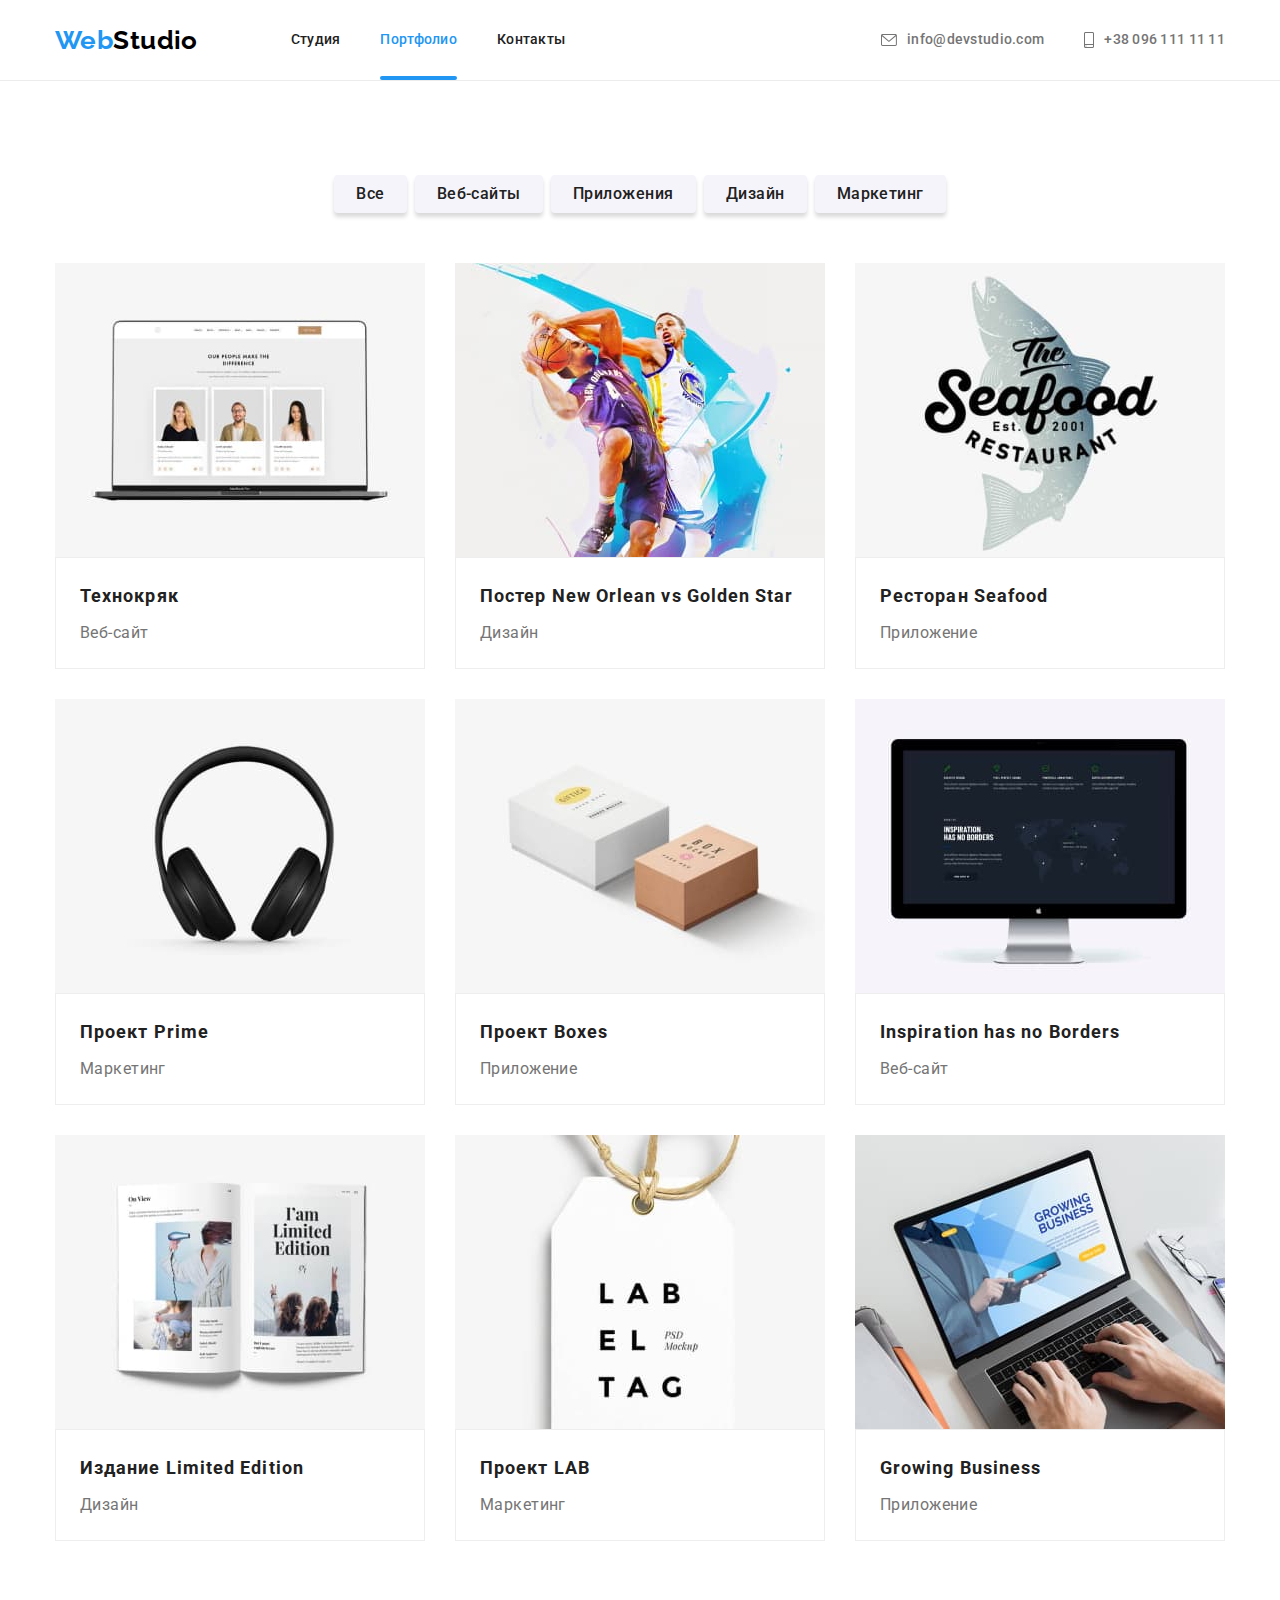
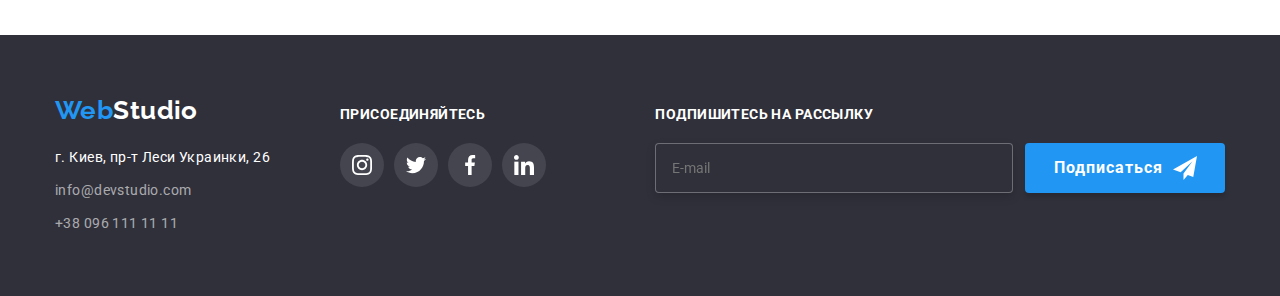
==== portfolio.html @ fd540f4a "Initial commit" ====
<!DOCTYPE html>
<html lang="ru">

<head>
    <meta charset="UTF-8">
    <meta http-equiv="X-UA-Compatible" content="IE=edge">
    <meta name="viewport" content="width=device-width, initial-scale=1.0">
    <title>Портфолио</title>
    <!--Custome fonts-->
    <link rel="preconnect" href="https://fonts.googleapis.com">
    <link rel="preconnect" href="https://fonts.gstatic.com" crossorigin>
    <link
        href="https://fonts.googleapis.com/css2?family=Raleway:wght@700&family=Roboto:wght@400;500;700;900&display=swap"
        rel="stylesheet">

    <link rel="stylesheet" href="https://cdn.jsdelivr.net/npm/modern-normalize@1.1.0/modern-normalize.min.css" />
    <!--Custome style-->
    <!-- <link rel="stylesheet" href="./css/styles.css"> -->
    <link rel="stylesheet" href="./css/main.min.css">

</head>

<body>
    <!-- Cекція Хедер-->
    <header class="header">
        <div class="container header__container">

            <a class="logo logo--header" href="./index.html"><span class="logo__accent">Web</span>Studio</a>
            <nav class="nav">
                <ul class="nav__list list ">
                    <li class="nav__item"><a class="nav__link link" href="./index.html">Студия</a>
                    </li>
                    <li class="nav__item"><a class="nav__link link current__link" href="./portfolio.html">Портфолио</a>
                    </li>
                    <li class="nav__item"><a class="nav__link link" href="./index.html">Контакты</a></li>
                </ul>
            </nav>

            <ul class="contact list">
                <li class="contact__item">
                    <a class="contact__link link" href="mailto:info@devstudio.com">
                        <svg class="contact__icon" width="16px" height="12px">
                            <use href="./images/icons.svg#icon-envelope"></use>
                        </svg>
                        info@devstudio.com</a>
                </li>
                <li class="contact__item">
                    <a class="contact__link link" href="tel:+380961111111">
                        <svg class="contact__icon" width="10px" height="16px">
                            <use href="./images/icons.svg#icon-smartphone"></use>
                        </svg>
                        +38 096 111 11 11</a>
                </li>
            </ul>

        </div>

    </header>


    <main>

        <section class="portfolio section">
            <div class="portfolio__container container">
                <!--Секція Фільтри-->

                <ul class="filters list">
                    <li class="filters__item">
                        <button class="btn btn--filters" type="button">Все </button>
                    </li>
                    <li class="filters__item">
                        <button class="btn btn--filters" type="button">Веб-сайты</button>
                    </li>
                    <li class="filters__item">
                        <button class="btn btn--filters" type="button">Приложения</button>
                    </li>
                    <li class="filters__item">
                        <button class="btn btn--filters" type="button">Дизайн</button>
                    </li>
                    <li class="filters__item">
                        <button class="btn btn--filters" type="button">Маркетинг</button>
                    </li>
                </ul>

                <!--Секція Портфоліо-->
                <h1 class="visually-hidden">Портфолио</h1>
                <ul class="grid list">
                    <li class="grid__item">
                        <a class="grid__link link" href="">
                            <div class="grid__img">

                                <img src="./images/portfolio/img-1.jpg" alt="Веб-сайт на ноутбуке" width="370"
                                    height="294">
                                <div class="overlay">
                                    <p class="overlay__descr">Ресурс предлагает комплексные предложения с
                                        разным
                                        уровнем функционала и сервисов. Все это позволит посетителю получить
                                        исчерпывающие сведения <br>о компании или частном лице.</p>
                                </div>

                            </div>
                            <div class="grid__card">
                                <h2 class="grid__title">Технокряк</h2>
                                <p class="grid__descr">Веб-сайт</p>
                            </div>

                        </a>

                    </li>
                    <li class="grid__item">
                        <a class="grid__link link" href="">
                            <div class="grid__img">
                                <img src="./images/portfolio/img-2.jpg" alt="постер с баскетболистами" width="370"
                                    height="294">
                                <div class="overlay">
                                    <p class="overlay__descr">Ресурс предлагает комплексные предложения с
                                        разным
                                        уровнем функционала и сервисов. Все это позволит посетителю получить
                                        исчерпывающие сведения <br>о компании или частном лице.</p>
                                </div>
                            </div>
                            <div class="grid__card">
                                <h2 class="grid__title">Постер New Orlean vs Golden Star</h2>
                                <p class="grid__descr">Дизайн</p>
                            </div>
                        </a>
                    </li>
                    <li class="grid__item">
                        <a class="grid__link link" href="">
                            <div class="grid__img">
                                <img src="./images/portfolio/img-3.jpg" alt="эмблема ресторана Seafood" width="370"
                                    height="294">
                                <div class="overlay">
                                    <p class="overlay__descr">Ресурс предлагает комплексные предложения с
                                        разным
                                        уровнем функционала и сервисов. Все это позволит посетителю получить
                                        исчерпывающие сведения <br>о компании или частном лице.</p>
                                </div>
                            </div>
                            <div class="grid__card">
                                <h2 class="grid__title">Ресторан Seafood</h2>
                                <p class="grid__descr">Приложение</p>
                            </div>
                        </a>
                    </li>
                    <li class="grid__item">
                        <a class="grid__link link" href="">
                            <div class="grid__img">
                                <img src="./images/portfolio/img-4.jpg" alt="наушники" width="370" height="294">
                                <div class="overlay">
                                    <p class="overlay__descr">Ресурс предлагает комплексные предложения с
                                        разным
                                        уровнем функционала и сервисов. Все это позволит посетителю получить
                                        исчерпывающие сведения <br>о компании или частном лице.</p>
                                </div>
                            </div>
                            <div class="grid__card">
                                <h2 class="grid__title">Проект Prime</h2>
                                <p class="grid__descr">Маркетинг</p>
                            </div>
                        </a>

                    </li>
                    <li class="grid__item">
                        <a class="grid__link link" href="">
                            <div class="grid__img">
                                <img src="./images/portfolio/img-5.jpg" alt="коробки" width="370" height="294">
                                <div class="overlay">
                                    <p class="overlay__descr">Ресурс предлагает комплексные предложения с
                                        разным
                                        уровнем функционала и сервисов. Все это позволит посетителю получить
                                        исчерпывающие сведения <br>о компании или частном лице.</p>
                                </div>
                            </div>
                            <div class="grid__card">
                                <h2 class="grid__title">Проект Boxes</h2>
                                <p class="grid__descr">Приложение</p>
                            </div>
                        </a>
                    </li>
                    <li class="grid__item">
                        <a class="grid__link link" href="">
                            <div class="grid__img">
                                <img src="./images/portfolio/img-6.jpg" alt="монитор компьютера" width="370"
                                    height="294">
                                <div class="overlay">
                                    <p class="overlay__descr">Ресурс предлагает комплексные предложения с
                                        разным
                                        уровнем функционала и сервисов. Все это позволит посетителю получить
                                        исчерпывающие сведения <br>о компании или частном лице.</p>
                                </div>
                            </div>
                            <div class="grid__card">
                                <h2 class="grid__title" lang="en">Inspiration has no Borders</h2>
                                <p class="grid__descr">Веб-сайт</p>
                            </div>
                        </a>

                    </li>
                    <li class="grid__item">
                        <a class="grid__link link" href="">
                            <div class="grid__img">
                                <img src="./images/portfolio/img-7.jpg" alt="брошюра" width="370" height="294">
                                <div class="overlay">
                                    <p class="overlay__descr">Ресурс предлагает комплексные предложения с
                                        разным
                                        уровнем функционала и сервисов. Все это позволит посетителю получить
                                        исчерпывающие сведения <br>о компании или частном лице.</p>
                                </div>
                            </div>
                            <div class="grid__card">
                                <h2 class="grid__title">Издание Limited Edition</h2>
                                <p class="grid__descr">Дизайн</p>
                            </div>
                        </a>

                    </li>
                    <li class="grid__item">
                        <a class="grid__link link" href="">
                            <div class="grid__img">
                                <img src="./images/portfolio/img-8.jpg" alt="этикетка" width="370" height="294">
                                <div class="overlay">
                                    <p class="overlay__descr">Ресурс предлагает комплексные предложения с
                                        разным
                                        уровнем функционала и сервисов. Все это позволит посетителю получить
                                        исчерпывающие сведения <br>о компании или частном лице.</p>
                                </div>
                            </div>
                            <div class="grid__card">
                                <h2 class="grid__title">Проект LAB</h2>
                                <p class="grid__descr">Маркетинг</p>
                            </div>
                        </a>
                    </li>
                    <li class="grid__item">
                        <a class="grid__link link" href="">
                            <div class="grid__img">
                                <img src="./images/portfolio/img-9.jpg" alt="человек печатает на ноутбуке" width="370"
                                    height="294">
                                <div class="overlay">
                                    <p class="overlay__descr">Ресурс предлагает комплексные предложения с
                                        разным
                                        уровнем функционала и сервисов. Все это позволит посетителю получить
                                        исчерпывающие сведения <br>о компании или частном лице.</p>
                                </div>
                            </div>
                            <div class="grid__card">
                                <h2 class="grid__title" lang="en">Growing Business</h2>
                                <p class="grid__descr">Приложение</p>
                            </div>
                        </a>
                    </li>
                </ul>
            </div>
        </section>
    </main>

    <footer class="footer">
        <div class="footer__box container">
            <div class="adress__box">
                <a class="logo logo--footer" href="./index.html"><span class="logo__accent">Web</span>Studio</a>

                <!--Секція Контакти-->
                <address>
                    <ul class="address__list list">
                        <li class="address__item">
                            <a class="address__link address__link--white link"
                                href="https://goo.gl/maps/YNEkaUULh8nP7Quw9" target="_blank"
                                rel="noopener nofollow noreferrer">г. Киев, пр-т Леси Украинки, 26</a>
                        </li>
                        <li class="address__item">
                            <a class="address__link link" href="mailto:info@devstudio.com">info@devstudio.com</a>
                        </li>
                        <li class="address__item">
                            <a class="address__link link" href="tel:+380961111111">+38 096 111 11 11</a>
                        </li>
                    </ul>
                </address>
            </div>
            <div class="follow">
                <strong class="follow__title">присоединяйтесь</strong>
                <ul class="social-media list">
                    <li class="social-media__item">
                        <a class="social-media__link social-media__link--grey link" href="" target="_blank"
                            rel="noopener noreferrer" aria-label="instagram">
                            <svg class="social-media__icon" width="20" height="20">
                                <use href="./images/icons.svg#icon-instagram"></use>
                            </svg>
                        </a>
                    </li>
                    <li class="social-media__item">
                        <a class="social-media__link social-media__link--grey link" href="" target="_blank"
                            rel="noopener noreferrer" aria-label="twitter">
                            <svg class="social-media__icon" width="20" height="20">
                                <use href="./images/icons.svg#icon-twitter"></use>
                            </svg>
                        </a>
                    </li>
                    <li class="social-media__item">
                        <a class="social-media__link social-media__link--grey  link" href="" target="_blank"
                            rel="noopener noreferrer" aria-label="facebook">
                            <svg class="social-media__icon" width="20" height="20">
                                <use href="./images/icons.svg#icon-facebook"></use>
                            </svg>
                        </a>
                    </li>
                    <li class="social-media__item">
                        <a class="social-media__link social-media__link--grey link" href="" target="_blank"
                            rel="noopener noreferrer" aria-label="linkedin">
                            <svg class="social-media__icon" width="20" height="20">
                                <use href="./images/icons.svg#icon-linkedin"></use>
                            </svg>
                        </a>
                    </li>
                </ul>

            </div>

            <div class="subscribe">
                <strong class="subscribe__title">Подпишитесь на рассылку</strong>
                <form class="subscribe__form" name="subscribe" autocomplete="off">
                    <label>
                        <input class="subscribe__input" type="text" name="E-mail" placeholder="E-mail" required>
                    </label>

                    <button class="btn btn--footer" type="submit">Подписаться
                        <svg class="btn__icon" width="24px" height="24px">
                            <use href="./images/icons.svg#icon-send"></use>
                        </svg>
                    </button>
                </form>

            </div>
        </div>

    </footer>

</body>


</html>
---- css/styles.css ----
/* :root {
    --main-font: "Roboto";

    --title-text-color: #212121;
    --primary-text-color: #757575;
    --secondary-text-color: #FFFFFF;
    --accent-text-color: #2196F3;
    --logo-header-color: #000000;
    --hero-background-color: #C4C4C4;
    --hero-btn-accent-color: #188CE8;
    --team-background-color: #F5F4FA;
    --footer-background-color: #2F303A;

    --anim: 250ms cubic-bezier(0.4, 0, 0.2, 1);

} */


/* body {
    font-family: var(--main-font), sans-serif;
    font-weight: 400;
    font-size: 14px;
    letter-spacing: 0.03em;

    background-color: var(--secondary-text-color);

    color: var(--primary-text-color);
} */

/* reset */
/* h1,
h2,
h3,
h4,
h5,
h6,
p {
    margin: 0;
}

button {
    padding: 0;
    margin: 0;
    border-width: 0;
}

img {
    display: block;
    max-width: 100%;
    height: auto;
}

address {
    font-style: normal;
} */

/* .section {
    padding-top: 94px;
    padding-bottom: 94px;
} */

/* .container {
    width: 1200px;
    padding: 0 15px;
    margin: 0 auto;
    /* outline: 1px solid red; */

} */

/* Cкидання стилів за замовчуванням*/
/* .link {
    text-decoration: none;
}

.list {
    list-style: none;
    margin: 0;
    padding: 0;
} */

/* Секція Хедер */
/* .header {
    border-bottom: 1px solid #ECECEC;
}

.header__container {
    display: flex;
    align-items: center;
} */

/* .logo{
    font-family: "Raleway";
    font-style: normal;
    font-weight: 700;
    font-size: 26px;
    line-height: 1.19;
    color: var(--logo-header-color);
    text-decoration: none;
}

.logo--header {
    margin-right: 93px;
}

.logo__accent {
    color: var(--accent-text-color);
} */
/* 
.nav__list {
    display: flex;

    font-weight: 500;
    line-height: 1.14;
    letter-spacing: 0.02em;

    transition: color var(--anim);
}

.nav__list .nav__item+.nav__item {
    margin-left: 40px;
}

.nav__link {
    display: block;
    padding-top: 32px;
    padding-bottom: 32px;

    color: var(--title-text-color);
    transition: color var(--anim) ;
}


.nav__list :hover,
.nav__list :focus {
    color: var(--accent-text-color);
} */


/* .current__link {
    position: relative;
    color: var(--accent-text-color);
}

.current__link::after{
    content: "";
    position: absolute;
    bottom: 0;
    left: 0;

    width: 100%;
    height: 4px;
    display: inline-block;
    margin-right: 10px;

    background-color: var(--accent-text-color);
    border-radius: 2px;
} */

/* .contact .contact__item+.contact__item {
    margin-left: 40px;
}


.contact {
    display: flex;
    align-items: center;
    margin-left: auto;
   
}

.contact__icon {
    margin-right: 10px;
    fill: currentColor;
}


.contact__link {
    display: flex;
    align-items: center;

    padding-top: 32px;
    padding-bottom: 32px;

    color: var(--primary-text-color);
    font-weight: 500;
    line-height: 1.14;
    letter-spacing: 0.02em;

    transition: color var(--anim)
}

.contact__link:hover,
.contact__link:focus {
    color: var(--accent-text-color);
} */

/* Секція Hero */

/* .hero {
    max-width: 1600px;
    height: 600px;
    margin-left: auto;
    margin-right: auto;

    padding-top: 200px;
    padding-bottom: 200px;
    text-align: center;

    background-image: linear-gradient(to right,
            rgba(47, 48, 58, 0.4),
            rgba(47, 48, 58, 0.4)),
        url(../images/img-bgd.jpg);
    background-color: var(--hero-background-color);
    background-size: cover;
    background-position: center;
    background-repeat: no-repeat;
}


.hero__title {
    width: 696px;
    margin-left: auto;
    margin-right: auto;
    margin-bottom: 30px;

    font-weight: 900;
    font-size: 44px;
    line-height: 1.36;
    letter-spacing: 0.06em;
    text-transform: uppercase;
    color: var(--secondary-text-color);
} */

/* .btn {
    padding: 10px 32px;

    font-family: inherit;
    font-weight: 700;
    font-size: 16px;
    line-height: 1.88;
    letter-spacing: 0.06em;
    cursor: pointer;
    color: var(--secondary-text-color);

    background: var(--accent-text-color);
    box-shadow: 0px 4px 4px rgba(0, 0, 0, 0.15);
    border-radius: 4px;
    
    transition: background-color var(--anim);
}

.btn:hover,
.btn:focus {
    background-color: var(--hero-btn-accent-color);
} */

/* Секція особливості */

/* .visually-hidden {
    position: absolute;
    width: 1px;
    height: 1px;
    margin: -1px;
    border: 0;
    padding: 0;

    white-space: nowrap;
    clip-path: inset(100%);
    clip: rect(0 0 0 0);
    overflow: hidden;
} */
/* 
.features__list {
    display: flex;
}

.features__list .features__item+.features__item {
    margin-left: 30px;
}

.features__list>.features__item {
    width: 270px;
}

.features__icon {
    display: block;
    width: 270px;
    height: 120px;
    padding: 25px 100px 25px 100px;
    margin-bottom: 30px;
    background-color: var(--team-background-color);
}

.features__title {
    font-size: 14px;
    font-weight: 700;
    line-height: 1.14;
    text-transform: uppercase;
    color: var(--title-text-color);
    margin-bottom: 10px;
}

.features__descr {
    line-height: 1.71;
    color: var(--primary-text-color);
} */


/* Секція чим ми займаємося */
/* .about {
    padding-top: 0;
}

.about__title {
    margin-bottom: 50px;
    font-weight: 700;
    font-size: 36px;
    line-height: 1.16;
    text-align: center;

    color: var(--title-text-color);
}

.about__list {
    display: flex;
}

.about__item+.about__item {
    margin-left: 30px;
}

.about__item{
    position: relative;
}

.about__descr{
   position:absolute; 
   bottom: 0;

   width: 100%;
   height: 70px;
  display: flex;
  align-items: center;
  justify-content: center;

   font-weight: 700;
   line-height: 1.14;
   text-align: center;
   text-transform: uppercase;

   color: var(--secondary-text-color);
   background-color: rgba(47, 48, 58, 0.8);;
} */

/* Секція Наша команда */
/* .team {
    height: 100%;
    background-color: var(--team-background-color);
}

.team__title {
    margin-bottom: 50px;
    font-weight: 700;
    font-size: 36px;
    line-height: 1.17;
    text-align: center;

    color: var(--title-text-color);
}

.team__list {
    display: flex;
}

.team-card {
    padding-top: 30px;
    padding-bottom: 30px;
}

.team__member {
    box-shadow: 0px 1px 3px rgba(0, 0, 0, 0.12), 0px 1px 1px rgba(0, 0, 0, 0.14), 0px 2px 1px rgba(0, 0, 0, 0.2);
    border-radius: 0px 0px 4px 4px;
    background-color: var(--secondary-text-color);
}

.team__member+.team__member {
    margin-left: 30px;
}

.team-card__title {
    margin-bottom: 10px;
    text-align: center;

    font-weight: 500;
    font-size: 16px;
    line-height: 1.19;

    color: var(--title-text-color);
}

.team-card__position {
    margin-bottom: 16px;
    text-align: center;
    font-size: 16px;
    line-height: 1.19;

    color: var(--primary-text-color);
} */

/* Оформлення іконок */
/* .social-media {
    display: flex;
    justify-content: center;

}

.social-media__item:not(:last-child) {
    margin-right: 10px;
}

.social-media__link {
    display: flex;
    align-items: center;
    justify-content: center;
    width: 44px;
    height: 44px;
    color: #AFB1B8;
    background-color: var(--secondary-text-color);
    border-radius: 50%;

    transition: color var(--anim), background-color var(--anim);
   

   }

.social-media__link:hover,
.social-media__link:focus {
    color: var(--secondary-text-color);
    background-color: var(--accent-text-color);
 
}

.social-media__icon {
    fill: currentColor; */
}

/* Секція Clients */


/* .cliets__title {
    font-weight: 700;
    font-size: 36px;
    line-height: 1.17;
    text-align: center;
    letter-spacing: 0.03em;

    color: var(--title-text-color);
}

.clients__box:not(:last-child) {
    margin-right: 30px;
} 

.clients__list {
    display: flex;
    align-items: center;
    justify-content: center;
    margin-top: 50px;
}

.clients__item {
    display: flex;
    align-items: center;
    justify-content: center;
    width: 170px;
    height: 92px;
    
    border: 1px solid #AFB1B8;
    border-radius: 4px;
    color: #AFB1B8;

    transition: color var(--anim), border-color var(--anim);
}

.clients__item:hover,
.clients__item:focus {
    border-color: var(--accent-text-color);
    color: var(--accent-text-color);
}

.clients__icon {
    fill: currentColor;
} */

/* Секція footer */
/* .footer {
    padding-top: 60px;
    padding-bottom: 60px;
    background-color: var(--footer-background-color);
} */


/* .logo--footer {
    display: block;
    margin-bottom: 20px;

    color: var(--secondary-text-color);
} */

/* Секція Контакти */

/* .footer__box {
    display: flex;
    align-items: baseline;
}

.address__link{
    line-height: 1.71;

    color: rgba(255, 255, 255, 0.6);

    transition: color var(--anim);
}

.address__link--white{
    color: var(--secondary-text-color);
}

.address__link:hover,
.address__link:focus {
    color: var(--accent-text-color);
}


.address__item+.address__item {
    margin-top: 9px;
}


/* Секція присоединяйтесь */
/* .follow {
    margin-left: 70px;
}

.follow__title {
    display: block;
    margin-bottom: 20px;
    height: 16px;
    font-weight: 700;
    line-height: 1.14;
    text-transform: uppercase;
    color: var(--secondary-text-color);
}  */

/* .social-media__link--grey {
    background-color: rgba(255, 255, 255, 0.1);
}

.social-media__link--grey:hover,
.social-media__link--grey:focus {
    background-color: var(--accent-text-color);
} */

/* Секція Подпишитесь */
/* .subscribe{
    margin-left: auto;
}

.subscribe__title {
    display: block;
    margin-bottom: 20px;
    font-weight: 700;
    line-height: 1.14;
    text-transform: uppercase;

    color: var(--secondary-text-color);
}

.subscribe__form{
    display: flex;
}

.subscribe__input{
    width: 358px;
    height: 50px;
    padding-top:15px;
    padding-bottom: 15px;
    padding-left:16px ;

    color: var(--secondary-text-color);

    border: 1px solid rgba(255, 255, 255, 0.3);
    filter: drop-shadow(0px 4px 4px rgba(0, 0, 0, 0.15));
    border-radius: 4px;

    background-color: var(--footer-background-color);

    transition: border var(--anim);
}

.subscribe__input:focus-within,
.subscribe__input:hover{
    border: 1px solid var(--secondary-text-color);
} */

/* .btn--footer{
    position: relative;
    padding-top: 10px;
    padding-right: 62px ;
    padding-bottom: 10px;
    padding-left: 29px;
    
    margin-left: 12px;
} */

/* .btn__icon {
    position: absolute;
    top: 13px;
    right: 28px;

    fill: var(--secondary-text-color)
} */

/* Секція Фільтри */


/* .filters {
    display: flex;
    justify-content: center;
    margin-right: auto; 
    margin-bottom: 50px;
     margin-left: auto; 
} 

/* .filters__item+.filters__item {
    margin-left: 8px;
} */

/* .btn--filters {
    padding: 6px 22px;

    font-weight: 500;
    line-height: 1.62;
    letter-spacing: 0.03em;
    background-color: var(--team-background-color);

    color: var(--title-text-color);

    transition: color var(--anim), background-color var(--anim), box-shadow var(--anim);
}

.btn--filters:hover,
.btn--filters:focus,
.btn--filters:active {
    background-color: var(--accent-text-color);
    box-shadow: 0px 3px 1px rgba(0, 0, 0, 0.1), 0px 1px 2px rgba(0, 0, 0, 0.08), 0px 2px 2px rgba(0, 0, 0, 0.12);

    color: var(--secondary-text-color);
} */

/* Секція Портфоліо */
/* .grid {
    display: flex;
    flex-wrap: wrap;

}

.grid__item {
    position: relative; 
    width: 370px;
    margin-right: 30px;
    margin-bottom: 30px;
    border: 1px solid #EEEEEE;
}

.grid__item:nth-child(3n) {
    margin-right: 0;

}

.grid__item:nth-last-child(-n + 3) {
    margin-bottom: 0;
    background-color: orange; 
}

.grid__link{
    display: block;

    transition: box-shadow var(--anim)
}

.grid__link:hover,
.grid__link:focus {
    box-shadow: 0px 1px 1px rgba(0, 0, 0, 0.12), 0px 4px 4px rgba(0, 0, 0, 0.06), 1px 4px 6px rgba(0, 0, 0, 0.16);
    ;
}

.grid__img {
    position: relative;
    display: block;

    overflow: hidden;
}

.grid__card {
    padding-top: 20px;
    padding-right: 24px;
    padding-bottom: 20px;
    padding-left: 24px;
    border: 1px solid #EEEEEE;

}

.grid__link:hover .overlay,
.grid__link:focus .overlay {
    transform: translateY(0);
    opacity: 1;
}

.grid__title {
    margin-bottom: 4px;

    font-weight: 700;
    font-size: 18px;
    line-height: 2;
    letter-spacing: 0.06em;

    color: var(--title-text-color);
}

.grid__descr {
    font-size: 16px;
    line-height: 1.88;
    color: var(--primary-text-color);

} */


/* портфоліо оверлей */

/* .overlay{
    position:absolute;
    top: 0;
    left: 0;
    
    transform: translateY(100%); 
    opacity: 0;

    display: flex;
    align-items: center;
    justify-content: center;
    
    padding: 63px 24px;
    background-color: rgba(33, 150, 243, 0.9);

    transition: transform var(--anim), opacity var(--anim);
}

.overlay__descr{
    font-size: 18px;
    line-height: 1.56;

    color: var(--secondary-text-color);
} */


/* Модальне вікно */
/* .backdrop{
    position: fixed;
    top: 0;
    left: 0;
    width: 100%;
    height: 100%;
    background-color: rgba(0, 0, 0, 0.2);

    opacity: 1;
    visibility: visible;
    pointer-events: initial;

    transition: opacity var(--anim), visibility var(--anim);

}

.backdrop.is-hidden{
    opacity: 0;
    visibility: hidden;
    pointer-events: none;
}

.backdrop.is-hidden .modal {
    transform: translate(-50%, -50%) scale(0.9);
} */

/* .modal{
    position: absolute;
    top: 50%;
    left: 50%;
   
    width: 528px;
    height: 581px;

    display: block;
    padding: 40px;
    align-items: center;
    justify-content: center;
   
    background-color: var(--secondary-text-color);
    box-shadow: 0px 1px 3px rgba(0, 0, 0, 0.12), 0px 1px 1px rgba(0, 0, 0, 0.14), 0px 2px 1px rgba(0, 0, 0, 0.2);
    border-radius: 4px;

    transform: translate(-50%, -50%) scale(1.0);
    transition: transform var(--anim);
}


.modal__close{
    position: absolute;
    top: 8px;
    right: 8px;

    display: flex;
    align-items: center;
    justify-content: center;

    width: 30px;
    height: 30px;

    background-color: var(--secondary-text-color);
    border: 1px solid rgba(0, 0, 0, 0.1);
    border-radius: 50%;
    cursor: pointer;

    transition: fill var(--anim);
}
.modal__close:hover,
.modal__close:focus{
    fill: var(--accent-text-color);
}

.modal__title {
    display: block;
    margin-bottom: 12px;
    font-weight: 700;
    font-size: 20px;
    line-height: 1.15;
    /* text-align: center; 

    color: var(--title-text-color);
} */

/* .form{
   width: 448px;
   height: 342px;
  }

  .form__field {
    position: relative;
    display: block;
    margin-bottom: 10px;
  }

  .form__field:nth-child(4) {
    margin-bottom: 0;
  }

.form__label{
    display: block;
    margin-bottom: 4px;

    font-size: 12px;
    line-height: 1.16;
    letter-spacing: 0.01em;

    color: var(--primary-text-color);
}

.form__input {
    width: 100%;
    padding: 11px 12px ;
    padding-left: 42px;
   
    border: 1px solid rgba(33, 33, 33, 0.2); 
    border-radius: 0.25rem;  
   
    transition: border var(--anim);
}

.form__input:focus-within,
.form__input:hover{
    outline: none;
    border: 1px solid var(--accent-text-color);
}



.form__comment{
    display: block;
    padding: 12px 16px;
   
    width: 100%;
    height: 120px;

    resize: none;

    font-size: 12px;
    line-height: 1.16;
    letter-spacing: 0.01em;

    color: rgba(117, 117, 117, 0.5);
    
    border: 1px solid rgba(33, 33, 33, 0.2);
    border-radius: 4px;
    
    transition: border var(--anim);
}

.form__comment:focus-within,
.form__comment:hover{
    outline: none;
    border: 1px solid var(--accent-text-color)
}

.form__icon{
    position: absolute;
    top: 50%;
    left: 12px;

    transition: fill var(--anim);
}

.form__field:focus-within > .form__icon,
.form__field:hover>.form__icon{
    fill: var(--accent-text-color)
} */

/* .check__label{
    display: inline-block;
    margin-top:20px ;
    margin-bottom: 30px ;
    
    line-height: 1.71;

    color: var(--primary-text-color);

}
.checkbox{
    position: absolute;
    width: 1px;
    height: 1px;
    margin: -1px;
    border: 0;
    padding: 0;
    clip: rect(0 0 0 0);
    overflow: hidden;
 
    color: var(--primary-text-color);
}

.checkbox__icon{
    display: inline-block;
    margin-right: 7px;

    border: 2px solid var(--title-text-color);
    border-radius: 2px;

    transition: background-color var(--anim);
}

.checkbox:checked + .checkbox__icon{
    border-color: transparent;
    background-color: var(--accent-text-color);
    background-size: contain;
    background-origin: border-box;
    transition: background-color var(--anim);
}

.agreement{
    text-decoration: underline;
    color: var(--accent-text-color);
  
    line-height: 1.71
      
} */
/* .btn--center{
    display: flex;
    justify-content: center;
    margin-right: auto;
    margin-left:auto;
    padding: 10px 55px;
} */
---- css/main.min.css ----
:root{--main-font: "Roboto";--title-text-color: #212121;--primary-text-color: #757575;--secondary-text-color: #FFFFFF;--accent-text-color: #2196F3;--logo-header-color: #000000;--hero-background-color: #C4C4C4;--hero-btn-accent-color: #188CE8;--team-background-color: #F5F4FA;--footer-background-color: #2F303A;--anim: 250ms cubic-bezier(0.4, 0, 0.2, 1)}.visually-hidden{position:absolute;width:1px;height:1px;margin:-1px;border:0;padding:0;white-space:nowrap;-webkit-clip-path:inset(100%);clip-path:inset(100%);clip:rect(0 0 0 0);overflow:hidden}body{font-family:var(--main-font),sans-serif;font-weight:400;font-size:14px;letter-spacing:.03em;background-color:var(--secondary-text-color);color:var(--primary-text-color)}h1,h2,h3,h4,h5,h6,p{margin:0}button{padding:0;margin:0;border-width:0}img{display:block;max-width:100%;height:auto}address{font-style:normal}.link{text-decoration:none}.list{list-style:none;margin:0;padding:0}.section{padding-top:94px;padding-bottom:94px}.container{width:1200px;padding:0 15px;margin:0 auto}.header{border-bottom:1px solid #ececec}.header__container{display:-webkit-box;display:-ms-flexbox;display:flex;-webkit-box-align:center;-ms-flex-align:center;align-items:center}.logo{font-family:"Raleway";font-style:normal;font-weight:700;font-size:26px;line-height:1.19;color:var(--logo-header-color);text-decoration:none}.logo--header{margin-right:93px}.logo__accent{color:var(--accent-text-color)}.logo--footer{display:block;margin-bottom:20px;color:var(--secondary-text-color)}.nav__list{display:-webkit-box;display:-ms-flexbox;display:flex;font-weight:500;line-height:1.14;letter-spacing:.02em}.nav__list .nav__item+.nav__item{margin-left:40px}.nav__link{display:block;padding-top:32px;padding-bottom:32px;color:var(--title-text-color);-webkit-transition:color var(--anim);transition:color var(--anim)}.nav__link:hover,.nav__link:focus{color:var(--accent-text-color)}.current__link{position:relative;color:var(--accent-text-color)}.current__link::after{content:"";position:absolute;bottom:0;left:0;width:100%;height:4px;display:inline-block;margin-right:10px;background-color:var(--accent-text-color);border-radius:2px}.contact{display:-webkit-box;display:-ms-flexbox;display:flex;-webkit-box-align:center;-ms-flex-align:center;align-items:center;margin-left:auto}.contact .contact__item+.contact__item{margin-left:40px}.contact__icon{margin-right:10px;fill:currentColor}.contact__link{display:-webkit-box;display:-ms-flexbox;display:flex;-webkit-box-align:center;-ms-flex-align:center;align-items:center;padding-top:32px;padding-bottom:32px;color:var(--primary-text-color);font-weight:500;line-height:1.14;letter-spacing:.02em;-webkit-transition:color var(--anim);transition:color var(--anim)}.contact__link:hover,.contact__link:focus{color:var(--accent-text-color)}.hero{max-width:1600px;height:600px;margin-left:auto;margin-right:auto;padding-top:200px;padding-bottom:200px;text-align:center;background-image:-webkit-gradient(linear, left top, right top, from(rgba(47, 48, 58, 0.4)), to(rgba(47, 48, 58, 0.4))),url(../images/img-bgd.jpg);background-image:linear-gradient(to right, rgba(47, 48, 58, 0.4), rgba(47, 48, 58, 0.4)),url(../images/img-bgd.jpg);background-color:var(--hero-background-color);background-size:cover;background-position:center;background-repeat:no-repeat}.hero__title{width:696px;margin-left:auto;margin-right:auto;margin-bottom:30px;font-weight:900;font-size:44px;line-height:1.36;letter-spacing:.06em;text-transform:uppercase;color:var(--secondary-text-color)}.btn{padding:10px 32px;font-family:inherit;font-weight:700;font-size:16px;line-height:1.88;letter-spacing:.06em;cursor:pointer;color:var(--secondary-text-color);background:var(--accent-text-color);-webkit-box-shadow:0px 4px 4px rgba(0,0,0,.15);box-shadow:0px 4px 4px rgba(0,0,0,.15);border-radius:4px;-webkit-transition:background-color var(--anim);transition:background-color var(--anim)}.btn:hover,.btn:focus{background-color:var(--hero-btn-accent-color)}.btn--footer{position:relative;padding-top:10px;padding-right:62px;padding-bottom:10px;padding-left:29px;margin-left:12px}.btn__icon{position:absolute;top:13px;right:28px;fill:var(--secondary-text-color)}.btn--filters{padding:6px 22px;font-weight:500;line-height:1.62;letter-spacing:.03em;background-color:var(--team-background-color);color:var(--title-text-color);-webkit-transition:color var(--anim),background-color var(--anim),-webkit-box-shadow var(--anim);transition:color var(--anim),background-color var(--anim),-webkit-box-shadow var(--anim);transition:color var(--anim),background-color var(--anim),box-shadow var(--anim);transition:color var(--anim),background-color var(--anim),box-shadow var(--anim),-webkit-box-shadow var(--anim)}.btn--filters:hover,.btn--filters:focus,.btn--filters:active{background-color:var(--accent-text-color);-webkit-box-shadow:0px 3px 1px rgba(0,0,0,.1),0px 1px 2px rgba(0,0,0,.08),0px 2px 2px rgba(0,0,0,.12);box-shadow:0px 3px 1px rgba(0,0,0,.1),0px 1px 2px rgba(0,0,0,.08),0px 2px 2px rgba(0,0,0,.12);color:var(--secondary-text-color)}.btn--center{display:-webkit-box;display:-ms-flexbox;display:flex;-webkit-box-pack:center;-ms-flex-pack:center;justify-content:center;margin-right:auto;margin-left:auto;padding:10px 55px}.features__list{display:-webkit-box;display:-ms-flexbox;display:flex}.features__list .features__item+.features__item{margin-left:30px}.features__list>.features__item{width:270px}.features__icon{display:block;width:270px;height:120px;padding:25px 100px 25px 100px;margin-bottom:30px;background-color:var(--team-background-color)}.features__title{font-size:14px;font-weight:700;line-height:1.14;text-transform:uppercase;color:var(--title-text-color);margin-bottom:10px}.features__descr{line-height:1.71;color:var(--primary-text-color)}.about{padding-top:0}.about__title{margin-bottom:50px;font-weight:700;font-size:36px;line-height:1.16;text-align:center;color:var(--title-text-color)}.about__list{display:-webkit-box;display:-ms-flexbox;display:flex}.about__item{position:relative}.about__item+.about__item{margin-left:30px}.about__descr{position:absolute;bottom:0;width:100%;height:70px;display:-webkit-box;display:-ms-flexbox;display:flex;-webkit-box-align:center;-ms-flex-align:center;align-items:center;-webkit-box-pack:center;-ms-flex-pack:center;justify-content:center;font-weight:700;line-height:1.14;text-align:center;text-transform:uppercase;color:var(--secondary-text-color);background-color:rgba(47,48,58,.8)}.team{height:100%;background-color:var(--team-background-color)}.team__title{margin-bottom:50px;font-weight:700;font-size:36px;line-height:1.17;text-align:center;color:var(--title-text-color)}.team__list{display:-webkit-box;display:-ms-flexbox;display:flex}.team__member{-webkit-box-shadow:0px 1px 3px rgba(0,0,0,.12),0px 1px 1px rgba(0,0,0,.14),0px 2px 1px rgba(0,0,0,.2);box-shadow:0px 1px 3px rgba(0,0,0,.12),0px 1px 1px rgba(0,0,0,.14),0px 2px 1px rgba(0,0,0,.2);border-radius:0px 0px 4px 4px;background-color:var(--secondary-text-color)}.team__member+.team__member{margin-left:30px}.team-card{padding-top:30px;padding-bottom:30px}.team-card__title{margin-bottom:10px;text-align:center;font-weight:500;font-size:16px;line-height:1.19;color:var(--title-text-color)}.team-card__position{margin-bottom:16px;text-align:center;font-size:16px;line-height:1.19;color:var(--primary-text-color)}.social-media{display:-webkit-box;display:-ms-flexbox;display:flex;-webkit-box-pack:center;-ms-flex-pack:center;justify-content:center}.social-media__item:not(:last-child){margin-right:10px}.social-media__link{display:-webkit-box;display:-ms-flexbox;display:flex;-webkit-box-align:center;-ms-flex-align:center;align-items:center;-webkit-box-pack:center;-ms-flex-pack:center;justify-content:center;width:44px;height:44px;color:#afb1b8;background-color:var(--secondary-text-color);border-radius:50%;-webkit-transition:color var(--anim),background-color var(--anim);transition:color var(--anim),background-color var(--anim)}.social-media__link:hover,.social-media__link:focus{color:var(--secondary-text-color);background-color:var(--accent-text-color)}.social-media__link--grey{color:var(--secondary-text-color);background-color:rgba(255,255,255,.1)}.social-media__link--grey:hover,.social-media__link--grey:focus{background-color:var(--accent-text-color)}.social-media__icon{fill:currentColor}.cliets__title{font-weight:700;font-size:36px;line-height:1.17;text-align:center;letter-spacing:.03em;color:var(--title-text-color)}.clients__box:not(:last-child){margin-right:30px}.clients__list{display:-webkit-box;display:-ms-flexbox;display:flex;-webkit-box-align:center;-ms-flex-align:center;align-items:center;-webkit-box-pack:center;-ms-flex-pack:center;justify-content:center;margin-top:50px}.clients__item{display:-webkit-box;display:-ms-flexbox;display:flex;-webkit-box-align:center;-ms-flex-align:center;align-items:center;-webkit-box-pack:center;-ms-flex-pack:center;justify-content:center;width:170px;height:92px;border:1px solid #afb1b8;border-radius:4px;color:#afb1b8;-webkit-transition:color var(--anim),border-color var(--anim);transition:color var(--anim),border-color var(--anim)}.clients__item:hover,.clients__item:focus{border-color:var(--accent-text-color);color:var(--accent-text-color)}.clients__icon{fill:currentColor}.footer{padding-top:60px;padding-bottom:60px;background-color:var(--footer-background-color)}.footer__box{display:-webkit-box;display:-ms-flexbox;display:flex;-webkit-box-align:baseline;-ms-flex-align:baseline;align-items:baseline}.address__link{line-height:1.71;color:rgba(255,255,255,.6);-webkit-transition:color var(--anim);transition:color var(--anim)}.address__link--white{color:var(--secondary-text-color)}.address__link:hover,.address__link:focus{color:var(--accent-text-color)}.address__item+.address__item{margin-top:9px}.follow{margin-left:70px}.follow__title{display:block;margin-bottom:20px;height:16px;font-weight:700;line-height:1.14;text-transform:uppercase;color:var(--secondary-text-color)}.subscribe{margin-left:auto}.subscribe__title{display:block;margin-bottom:20px;font-weight:700;line-height:1.14;text-transform:uppercase;color:var(--secondary-text-color)}.subscribe__form{display:-webkit-box;display:-ms-flexbox;display:flex}.subscribe__input{width:358px;height:50px;padding-top:15px;padding-bottom:15px;padding-left:16px;color:var(--secondary-text-color);border:1px solid rgba(255,255,255,.3);-webkit-filter:drop-shadow(0px 4px 4px rgba(0, 0, 0, 0.15));filter:drop-shadow(0px 4px 4px rgba(0, 0, 0, 0.15));border-radius:4px;background-color:var(--footer-background-color);-webkit-transition:border var(--anim);transition:border var(--anim)}.subscribe__input:focus-within,.subscribe__input:hover{border:1px solid var(--secondary-text-color)}.filters{display:-webkit-box;display:-ms-flexbox;display:flex;-webkit-box-pack:center;-ms-flex-pack:center;justify-content:center;margin-bottom:50px}.filters__item+.filters__item{margin-left:8px}.grid{display:-webkit-box;display:-ms-flexbox;display:flex;-ms-flex-wrap:wrap;flex-wrap:wrap}.grid__item{width:370px;margin-right:30px;margin-bottom:30px}.grid__item:nth-child(3n){margin-right:0}.grid__item:nth-last-child(-n+3){margin-bottom:0}.grid__link{display:block;-webkit-transition:-webkit-box-shadow var(--anim);transition:-webkit-box-shadow var(--anim);transition:box-shadow var(--anim);transition:box-shadow var(--anim), -webkit-box-shadow var(--anim)}.grid__link:hover,.grid__link:focus{-webkit-box-shadow:0px 1px 1px rgba(0,0,0,.12),0px 4px 4px rgba(0,0,0,.06),1px 4px 6px rgba(0,0,0,.16);box-shadow:0px 1px 1px rgba(0,0,0,.12),0px 4px 4px rgba(0,0,0,.06),1px 4px 6px rgba(0,0,0,.16)}.grid__img{position:relative;display:block;overflow:hidden}.grid__card{padding-top:20px;padding-right:24px;padding-bottom:20px;padding-left:24px;border:1px solid #eee}.grid__link:hover .overlay,.grid__link:focus .overlay{-webkit-transform:translateY(0);transform:translateY(0);opacity:1}.grid__title{margin-bottom:4px;font-weight:700;font-size:18px;line-height:2;letter-spacing:.06em;color:var(--title-text-color)}.grid__descr{font-size:16px;line-height:1.88;color:var(--primary-text-color)}.overlay{position:absolute;top:0;left:0;-webkit-transform:translateY(100%);transform:translateY(100%);opacity:0;display:-webkit-box;display:-ms-flexbox;display:flex;-webkit-box-align:center;-ms-flex-align:center;align-items:center;-webkit-box-pack:center;-ms-flex-pack:center;justify-content:center;padding:63px 24px;background-color:rgba(33,150,243,.9);-webkit-transition:opacity var(--anim),-webkit-transform var(--anim);transition:opacity var(--anim),-webkit-transform var(--anim);transition:transform var(--anim),opacity var(--anim);transition:transform var(--anim),opacity var(--anim),-webkit-transform var(--anim)}.overlay__descr{font-size:18px;line-height:1.56;color:var(--secondary-text-color)}.backdrop{position:fixed;top:0;left:0;width:100%;height:100%;background-color:rgba(0,0,0,.2);opacity:1;visibility:visible;pointer-events:initial;-webkit-transition:opacity var(--anim),visibility var(--anim);transition:opacity var(--anim),visibility var(--anim)}.backdrop.is-hidden{opacity:0;visibility:hidden;pointer-events:none}.backdrop.is-hidden .modal{-webkit-transform:translate(-50%, -50%) scale(0.9);transform:translate(-50%, -50%) scale(0.9)}.modal{position:absolute;top:50%;left:50%;width:528px;height:581px;display:block;padding:40px;-webkit-box-align:center;-ms-flex-align:center;align-items:center;-webkit-box-pack:center;-ms-flex-pack:center;justify-content:center;background-color:var(--secondary-text-color);-webkit-box-shadow:0px 1px 3px rgba(0,0,0,.12),0px 1px 1px rgba(0,0,0,.14),0px 2px 1px rgba(0,0,0,.2);box-shadow:0px 1px 3px rgba(0,0,0,.12),0px 1px 1px rgba(0,0,0,.14),0px 2px 1px rgba(0,0,0,.2);border-radius:4px;-webkit-transform:translate(-50%, -50%) scale(1);transform:translate(-50%, -50%) scale(1);-webkit-transition:-webkit-transform var(--anim);transition:-webkit-transform var(--anim);transition:transform var(--anim);transition:transform var(--anim), -webkit-transform var(--anim)}.modal__close{position:absolute;top:8px;right:8px;display:-webkit-box;display:-ms-flexbox;display:flex;-webkit-box-align:center;-ms-flex-align:center;align-items:center;-webkit-box-pack:center;-ms-flex-pack:center;justify-content:center;width:30px;height:30px;background-color:var(--secondary-text-color);border:1px solid rgba(0,0,0,.1);border-radius:50%;cursor:pointer;-webkit-transition:fill var(--anim);transition:fill var(--anim)}.modal__close:hover,.modal__close:focus{fill:var(--accent-text-color)}.modal__title{display:block;margin-bottom:12px;font-weight:700;font-size:20px;line-height:1.15;color:var(--title-text-color)}.form{width:448px;height:342px}.form__label{display:block;margin-bottom:4px;font-size:12px;line-height:1.16;letter-spacing:.01em;color:var(--primary-text-color)}.form__input{width:100%;padding:11px 12px;padding-left:42px;border:1px solid rgba(33,33,33,.2);border-radius:.25rem;-webkit-transition:border var(--anim);transition:border var(--anim)}.form__input:focus-within,.form__input:hover{outline:none;border:1px solid var(--accent-text-color)}.form__comment{display:block;padding:12px 16px;width:100%;height:120px;resize:none;font-size:12px;line-height:1.16;letter-spacing:.01em;color:rgba(117,117,117,.5);border:1px solid rgba(33,33,33,.2);border-radius:4px;-webkit-transition:border var(--anim);transition:border var(--anim)}.form__comment:focus-within,.form__comment:hover{outline:none;border:1px solid var(--accent-text-color)}.form__icon{position:absolute;top:50%;left:12px;-webkit-transition:fill var(--anim);transition:fill var(--anim)}.form__field{position:relative;display:block;margin-bottom:10px}.form__field:nth-child(4){margin-bottom:0}.form__field:focus-within>.form__icon,.form__field:hover>.form__icon{fill:var(--accent-text-color)}.check__label{display:inline-block;margin-top:20px;margin-bottom:30px;line-height:1.71;color:var(--primary-text-color)}.checkbox{position:absolute;width:1px;height:1px;margin:-1px;border:0;padding:0;clip:rect(0 0 0 0);overflow:hidden;color:var(--primary-text-color)}.checkbox__icon{display:inline-block;margin-right:7px;border:2px solid var(--title-text-color);border-radius:2px;-webkit-transition:background-color var(--anim);transition:background-color var(--anim)}.checkbox:checked+.checkbox__icon{border-color:rgba(0,0,0,0);background-color:var(--accent-text-color);background-size:contain;background-origin:border-box;-webkit-transition:background-color var(--anim);transition:background-color var(--anim)}.agreement{text-decoration:underline;color:var(--accent-text-color);line-height:1.71}/*# sourceMappingURL=main.min.css.map */
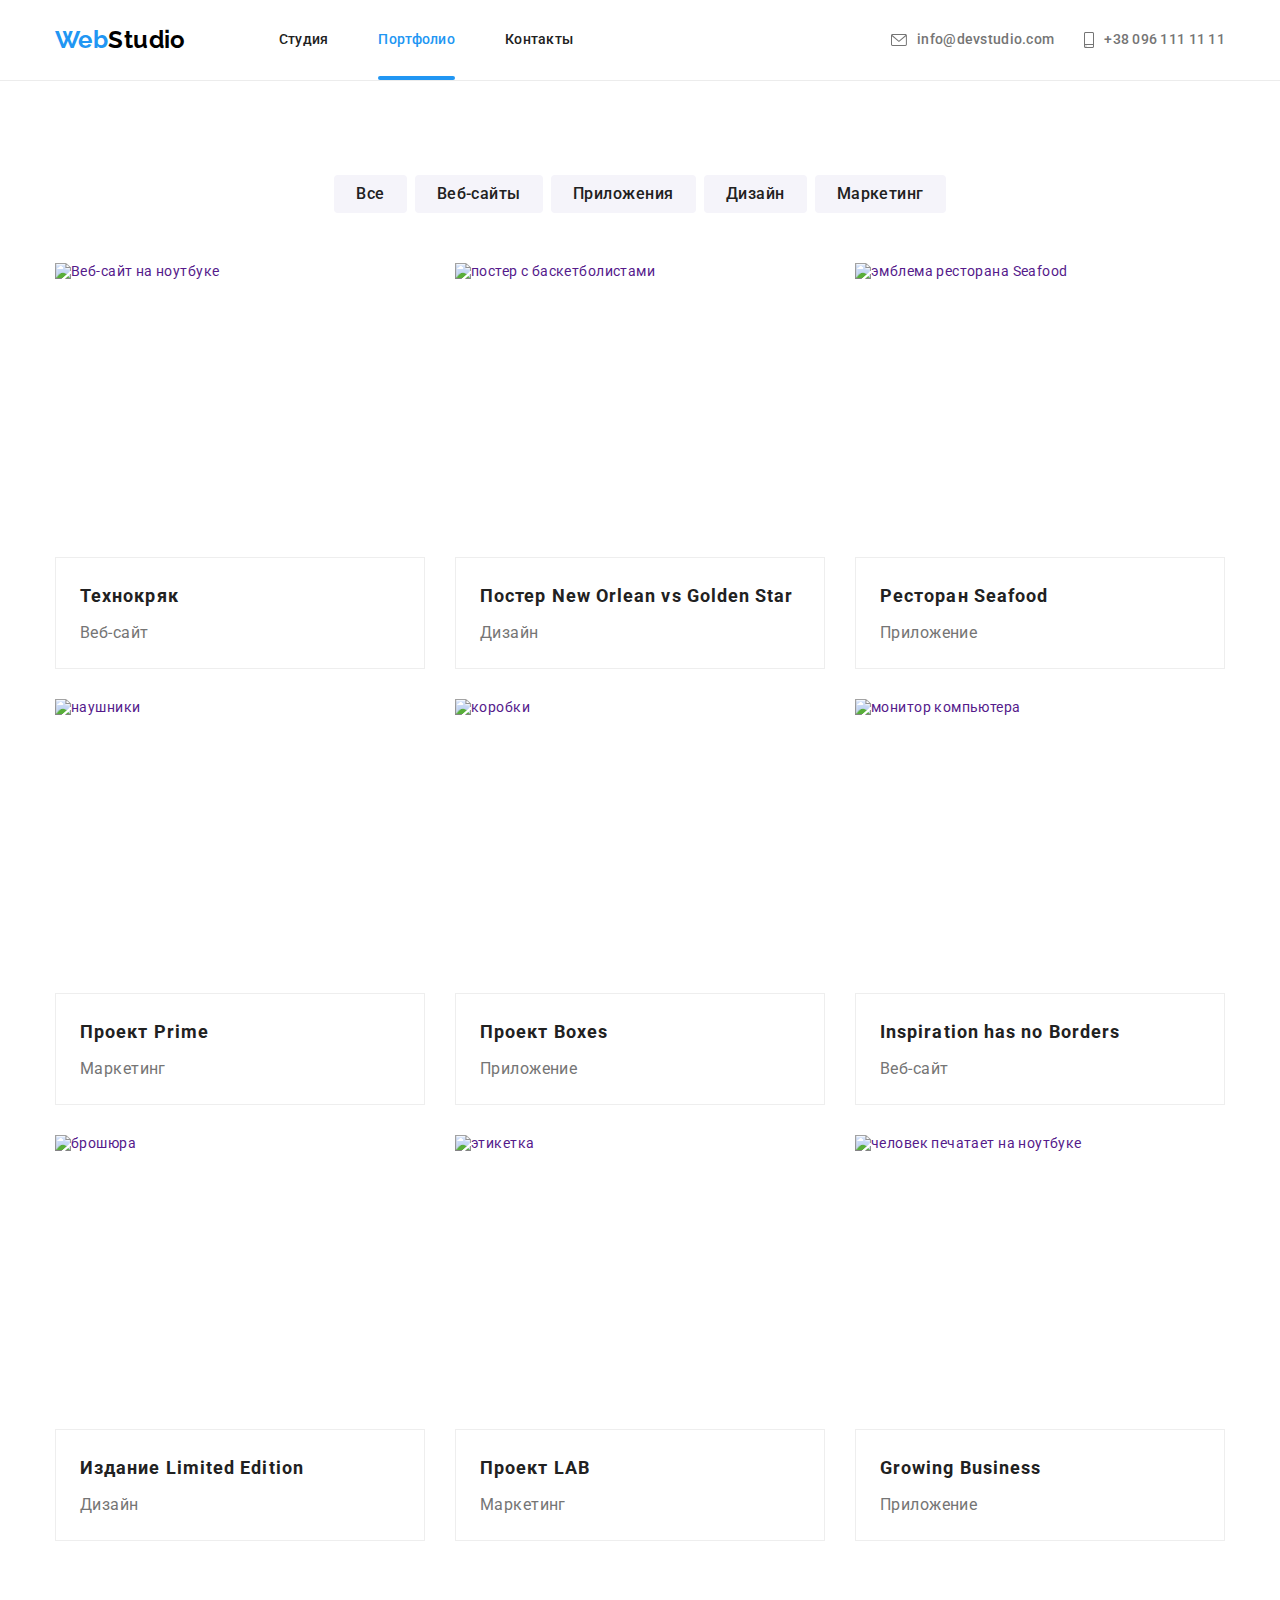
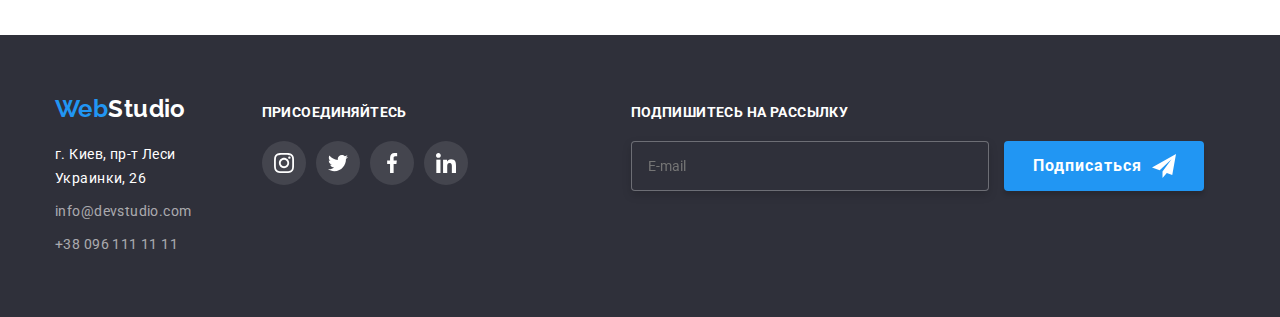
==== commit c5f291be: "Update html" ====
--- a/portfolio.html
+++ b/portfolio.html
@@ -26,6 +26,14 @@
         <div class="container header__container">
 
             <a class="logo logo--header" href="./index.html"><span class="logo__accent">Web</span>Studio</a>
+
+            <button class="mobile-menu__btn" type="button" data-menu-button>
+                <svg class="mobile-menu__icon" width="24" height="16">
+                    <use class="mobile-menu__burger" href="./images/icons.svg#icon-menu"></use>
+                    <use class="mobile-menu__close" href="./images/icons.svg#icon-menu-close"></use>
+                </svg>
+            </button>
+
             <nav class="nav">
                 <ul class="nav__list list ">
                     <li class="nav__item"><a class="nav__link link" href="./index.html">Студия</a>
@@ -88,18 +96,37 @@
                     <li class="grid__item">
                         <a class="grid__link link" href="">
                             <div class="grid__img">
-
-                                <img src="./images/portfolio/img-1.jpg" alt="Веб-сайт на ноутбуке" width="370"
-                                    height="294">
-                                <div class="overlay">
-                                    <p class="overlay__descr">Ресурс предлагает комплексные предложения с
-                                        разным
-                                        уровнем функционала и сервисов. Все это позволит посетителю получить
-                                        исчерпывающие сведения <br>о компании или частном лице.</p>
-                                </div>
-
-                            </div>
-                            <div class="grid__card">
+                                <picture>
+                                    <!-- desktop screen -->
+                                    <source media="(min-width: 1200px)"
+                                        srcset="./images/portfolio/portfolio-1l.jpg 1x, ./images/portfolio/portfolio2x-1l.jpg 2x"
+                                        type="image/jpg" />
+
+                                    <!-- tablet screen -->
+                                    <source media="(min-width: 768px)"
+                                        srcset="./images/portfolio/portfolio-1m.jpg 1x, ./images/portfolio/portfolio2x-1m.jpg 2x"
+                                        type="image/jpg" />
+
+                                    <!-- mobile screen -->
+                                    <source media="(max-width: 767px)"
+                                        srcset="./images/portfolio/portfolio-1s.jpg 1x, ./images/portfolio/portfolio2x-1l.jpg 2x"
+                                        type="image/jpg" />
+
+                                    <img class="grid_box" src="./images/portfolio/portfolio-1l.jpg"
+                                        alt="Веб-сайт на ноутбуке" width="370" height="294">
+                                </picture>
+
+                                <!-- <img src="./images/portfolio/portfolio-1l.jpg" alt="Веб-сайт на ноутбуке" width="370" -->
+                                <!-- height="294"> -->
+                                <div class="overlay">
+                                    <p class="overlay__descr">Ресурс предлагает комплексные предложения с
+                                        разным
+                                        уровнем функционала и сервисов. Все это позволит посетителю получить
+                                        исчерпывающие сведения о компании или частном лице.</p>
+                                </div>
+
+                            </div>
+                            <div class="grid__card grid__card--grow">
                                 <h2 class="grid__title">Технокряк</h2>
                                 <p class="grid__descr">Веб-сайт</p>
                             </div>
@@ -110,13 +137,32 @@
                     <li class="grid__item">
                         <a class="grid__link link" href="">
                             <div class="grid__img">
-                                <img src="./images/portfolio/img-2.jpg" alt="постер с баскетболистами" width="370"
-                                    height="294">
-                                <div class="overlay">
-                                    <p class="overlay__descr">Ресурс предлагает комплексные предложения с
-                                        разным
-                                        уровнем функционала и сервисов. Все это позволит посетителю получить
-                                        исчерпывающие сведения <br>о компании или частном лице.</p>
+                                <picture>
+                                    <!-- desktop screen -->
+                                    <source media="(min-width: 1200px)"
+                                        srcset="./images/portfolio/portfolio-2l.jpg 1x, ./images/portfolio/portfolio2x-2l.jpg 2x"
+                                        type="image/jpg" />
+
+                                    <!-- tablet screen -->
+                                    <source media="(min-width: 768px)"
+                                        srcset="./images/portfolio/portfolio-2m.jpg 1x, ./images/portfolio/portfolio2x-2m.jpg 2x"
+                                        type="image/jpg" />
+
+                                    <!-- mobile screen -->
+                                    <source media="(max-width: 767px)"
+                                        srcset="./images/portfolio/portfolio-2s.jpg 1x, ./images/portfolio/portfolio2x-2l.jpg 2x"
+                                        type="image/jpg" />
+
+                                    <img class="grid_box" src="./images/portfolio/portfolio-2l.jpg"
+                                        alt="постер с баскетболистами" width="370" height="294">
+                                </picture>
+                                <!-- <img src="./images/portfolio/portfolio-l.jpg" alt="постер с баскетболистами" width="370"
+                                    height="294"> -->
+                                <div class="overlay">
+                                    <p class="overlay__descr">Ресурс предлагает комплексные предложения с
+                                        разным
+                                        уровнем функционала и сервисов. Все это позволит посетителю получить
+                                        исчерпывающие сведения о компании или частном лице.</p>
                                 </div>
                             </div>
                             <div class="grid__card">
@@ -128,13 +174,32 @@
                     <li class="grid__item">
                         <a class="grid__link link" href="">
                             <div class="grid__img">
-                                <img src="./images/portfolio/img-3.jpg" alt="эмблема ресторана Seafood" width="370"
-                                    height="294">
-                                <div class="overlay">
-                                    <p class="overlay__descr">Ресурс предлагает комплексные предложения с
-                                        разным
-                                        уровнем функционала и сервисов. Все это позволит посетителю получить
-                                        исчерпывающие сведения <br>о компании или частном лице.</p>
+                                <picture>
+                                    <!-- desktop screen -->
+                                    <source media="(min-width: 1200px)"
+                                        srcset="./images/portfolio/portfolio-3l.jpg 1x, ./images/portfolio/portfolio2x-3l.jpg 2x"
+                                        type="image/jpg" />
+
+                                    <!-- tablet screen -->
+                                    <source media="(min-width: 768px)"
+                                        srcset="./images/portfolio/portfolio-3m.jpg 1x, ./images/portfolio/portfolio2x-3m.jpg 2x"
+                                        type="image/jpg" />
+
+                                    <!-- mobile screen -->
+                                    <source media="(max-width: 767px)"
+                                        srcset="./images/portfolio/portfolio-3s.jpg 1x, ./images/portfolio/portfolio2x-3l.jpg 2x"
+                                        type="image/jpg" />
+
+                                    <img class="grid_box" src="./images/portfolio/portfolio-3l.jpg"
+                                        alt="эмблема ресторана Seafood" width="370" height="294">
+                                </picture>
+                                <!-- <img src="./images/portfolio/img-3.jpg" alt="эмблема ресторана Seafood" width="370"
+                                    height="294"> -->
+                                <div class="overlay">
+                                    <p class="overlay__descr">Ресурс предлагает комплексные предложения с
+                                        разным
+                                        уровнем функционала и сервисов. Все это позволит посетителю получить
+                                        исчерпывающие сведения о компании или частном лице.</p>
                                 </div>
                             </div>
                             <div class="grid__card">
@@ -146,12 +211,31 @@
                     <li class="grid__item">
                         <a class="grid__link link" href="">
                             <div class="grid__img">
-                                <img src="./images/portfolio/img-4.jpg" alt="наушники" width="370" height="294">
-                                <div class="overlay">
-                                    <p class="overlay__descr">Ресурс предлагает комплексные предложения с
-                                        разным
-                                        уровнем функционала и сервисов. Все это позволит посетителю получить
-                                        исчерпывающие сведения <br>о компании или частном лице.</p>
+                                <picture>
+                                    <!-- desktop screen -->
+                                    <source media="(min-width: 1200px)"
+                                        srcset="./images/portfolio/portfolio-4l.jpg 1x, ./images/portfolio/portfolio2x-4l.jpg 2x"
+                                        type="image/jpg" />
+
+                                    <!-- tablet screen -->
+                                    <source media="(min-width: 768px)"
+                                        srcset="./images/portfolio/portfolio-4m.jpg 1x, ./images/portfolio/portfolio2x-4m.jpg 2x"
+                                        type="image/jpg" />
+
+                                    <!-- mobile screen -->
+                                    <source media="(max-width: 767px)"
+                                        srcset="./images/portfolio/portfolio-4s.jpg 1x, ./images/portfolio/portfolio2x-4l.jpg 2x"
+                                        type="image/jpg" />
+
+                                    <img class="grid_box" src="./images/portfolio/portfolio-4l.jpg" alt="наушники"
+                                        width="370" height="294">
+                                </picture>
+                                <!-- <img src="./images/portfolio/img-4.jpg" alt="наушники" width="370" height="294"> -->
+                                <div class="overlay">
+                                    <p class="overlay__descr">Ресурс предлагает комплексные предложения с
+                                        разным
+                                        уровнем функционала и сервисов. Все это позволит посетителю получить
+                                        исчерпывающие сведения о компании или частном лице.</p>
                                 </div>
                             </div>
                             <div class="grid__card">
@@ -164,12 +248,31 @@
                     <li class="grid__item">
                         <a class="grid__link link" href="">
                             <div class="grid__img">
-                                <img src="./images/portfolio/img-5.jpg" alt="коробки" width="370" height="294">
-                                <div class="overlay">
-                                    <p class="overlay__descr">Ресурс предлагает комплексные предложения с
-                                        разным
-                                        уровнем функционала и сервисов. Все это позволит посетителю получить
-                                        исчерпывающие сведения <br>о компании или частном лице.</p>
+                                <picture>
+                                    <!-- desktop screen -->
+                                    <source media="(min-width: 1200px)"
+                                        srcset="./images/portfolio/portfolio-5l.jpg 1x, ./images/portfolio/portfolio2x-5l.jpg 2x"
+                                        type="image/jpg" />
+
+                                    <!-- tablet screen -->
+                                    <source media="(min-width: 768px)"
+                                        srcset="./images/portfolio/portfolio-5m.jpg 1x, ./images/portfolio/portfolio2x-5m.jpg 2x"
+                                        type="image/jpg" />
+
+                                    <!-- mobile screen -->
+                                    <source media="(max-width: 767px)"
+                                        srcset="./images/portfolio/portfolio-5s.jpg 1x, ./images/portfolio/portfolio2x-5l.jpg 2x"
+                                        type="image/jpg" />
+
+                                    <img class="grid_box" src="./images/portfolio/portfolio-5l.jpg" alt="коробки"
+                                        width="370" height="294">
+                                </picture>
+                                <!-- <img src="./images/portfolio/img-5.jpg" alt="коробки" width="370" height="294"> -->
+                                <div class="overlay">
+                                    <p class="overlay__descr">Ресурс предлагает комплексные предложения с
+                                        разным
+                                        уровнем функционала и сервисов. Все это позволит посетителю получить
+                                        исчерпывающие сведения о компании или частном лице.</p>
                                 </div>
                             </div>
                             <div class="grid__card">
@@ -181,13 +284,32 @@
                     <li class="grid__item">
                         <a class="grid__link link" href="">
                             <div class="grid__img">
-                                <img src="./images/portfolio/img-6.jpg" alt="монитор компьютера" width="370"
-                                    height="294">
-                                <div class="overlay">
-                                    <p class="overlay__descr">Ресурс предлагает комплексные предложения с
-                                        разным
-                                        уровнем функционала и сервисов. Все это позволит посетителю получить
-                                        исчерпывающие сведения <br>о компании или частном лице.</p>
+                                <picture>
+                                    <!-- desktop screen -->
+                                    <source media="(min-width: 1200px)"
+                                        srcset="./images/portfolio/portfolio-6l.jpg 1x, ./images/portfolio/portfolio2x-6l.jpg 2x"
+                                        type="image/jpg" />
+
+                                    <!-- tablet screen -->
+                                    <source media="(min-width: 768px)"
+                                        srcset="./images/portfolio/portfolio-6m.jpg 1x, ./images/portfolio/portfolio2x-6m.jpg 2x"
+                                        type="image/jpg" />
+
+                                    <!-- mobile screen -->
+                                    <source media="(max-width: 767px)"
+                                        srcset="./images/portfolio/portfolio-6s.jpg 1x, ./images/portfolio/portfolio2x-6l.jpg 2x"
+                                        type="image/jpg" />
+
+                                    <img class="grid_box" src="./images/portfolio/portfolio-6l.jpg"
+                                        alt="монитор компьютера" width="370" height="294">
+                                </picture>
+                                <!-- <img src="./images/portfolio/img-6.jpg" alt="монитор компьютера" width="370"
+                                    height="294"> -->
+                                <div class="overlay">
+                                    <p class="overlay__descr">Ресурс предлагает комплексные предложения с
+                                        разным
+                                        уровнем функционала и сервисов. Все это позволит посетителю получить
+                                        исчерпывающие сведения о компании или частном лице.</p>
                                 </div>
                             </div>
                             <div class="grid__card">
@@ -200,12 +322,32 @@
                     <li class="grid__item">
                         <a class="grid__link link" href="">
                             <div class="grid__img">
-                                <img src="./images/portfolio/img-7.jpg" alt="брошюра" width="370" height="294">
-                                <div class="overlay">
-                                    <p class="overlay__descr">Ресурс предлагает комплексные предложения с
-                                        разным
-                                        уровнем функционала и сервисов. Все это позволит посетителю получить
-                                        исчерпывающие сведения <br>о компании или частном лице.</p>
+                                <picture>
+                                    <!-- desktop screen -->
+                                    <source media="(min-width: 1200px)"
+                                        srcset="./images/portfolio/portfolio-7l.jpg 1x, ./images/portfolio/portfolio2x-7l.jpg 2x"
+                                        type="image/jpg" />
+
+                                    <!-- tablet screen -->
+                                    <source media="(min-width: 768px)"
+                                        srcset="./images/portfolio/portfolio-7m.jpg 1x, ./images/portfolio/portfolio2x-7m.jpg 2x"
+                                        type="image/jpg" />
+
+                                    <!-- mobile screen -->
+                                    <source media="(max-width: 767px)"
+                                        srcset="./images/portfolio/portfolio-7s.jpg 1x, ./images/portfolio/portfolio2x-7l.jpg 2x"
+                                        type="image/jpg" />
+
+                                    <img class="grid_box" src="./images/portfolio/portfolio-7l.jpg" alt="брошюра"
+                                        width="370" height="294">
+                                </picture>
+
+                                <!-- <img src="./images/portfolio/img-7.jpg" alt="брошюра" width="370" height="294"> -->
+                                <div class="overlay">
+                                    <p class="overlay__descr">Ресурс предлагает комплексные предложения с
+                                        разным
+                                        уровнем функционала и сервисов. Все это позволит посетителю получить
+                                        исчерпывающие сведения о компании или частном лице.</p>
                                 </div>
                             </div>
                             <div class="grid__card">
@@ -218,12 +360,31 @@
                     <li class="grid__item">
                         <a class="grid__link link" href="">
                             <div class="grid__img">
-                                <img src="./images/portfolio/img-8.jpg" alt="этикетка" width="370" height="294">
-                                <div class="overlay">
-                                    <p class="overlay__descr">Ресурс предлагает комплексные предложения с
-                                        разным
-                                        уровнем функционала и сервисов. Все это позволит посетителю получить
-                                        исчерпывающие сведения <br>о компании или частном лице.</p>
+                                <picture>
+                                    <!-- desktop screen -->
+                                    <source media="(min-width: 1200px)"
+                                        srcset="./images/portfolio/portfolio-8l.jpg 1x, ./images/portfolio/portfolio2x-8l.jpg 2x"
+                                        type="image/jpg" />
+
+                                    <!-- tablet screen -->
+                                    <source media="(min-width: 768px)"
+                                        srcset="./images/portfolio/portfolio-8m.jpg 1x, ./images/portfolio/portfolio2x-8m.jpg 2x"
+                                        type="image/jpg" />
+
+                                    <!-- mobile screen -->
+                                    <source media="(max-width: 767px)"
+                                        srcset="./images/portfolio/portfolio-8s.jpg 1x, ./images/portfolio/portfolio2x-8l.jpg 2x"
+                                        type="image/jpg" />
+
+                                    <img class="grid_box" src="./images/portfolio/portfolio-8l.jpg" alt="этикетка"
+                                        width="370" height="294">
+                                </picture>
+                                <!-- <img src="./images/portfolio/img-8.jpg" alt="этикетка" width="370" height="294"> -->
+                                <div class="overlay">
+                                    <p class="overlay__descr">Ресурс предлагает комплексные предложения с
+                                        разным
+                                        уровнем функционала и сервисов. Все это позволит посетителю получить
+                                        исчерпывающие сведения о компании или частном лице.</p>
                                 </div>
                             </div>
                             <div class="grid__card">
@@ -235,13 +396,32 @@
                     <li class="grid__item">
                         <a class="grid__link link" href="">
                             <div class="grid__img">
-                                <img src="./images/portfolio/img-9.jpg" alt="человек печатает на ноутбуке" width="370"
-                                    height="294">
-                                <div class="overlay">
-                                    <p class="overlay__descr">Ресурс предлагает комплексные предложения с
-                                        разным
-                                        уровнем функционала и сервисов. Все это позволит посетителю получить
-                                        исчерпывающие сведения <br>о компании или частном лице.</p>
+                                <picture>
+                                    <!-- desktop screen -->
+                                    <source media="(min-width: 1200px)"
+                                        srcset="./images/portfolio/portfolio-9l.jpg 1x, ./images/portfolio/portfolio2x-9l.jpg 2x"
+                                        type="image/jpg" />
+
+                                    <!-- tablet screen -->
+                                    <source media="(min-width: 768px)"
+                                        srcset="./images/portfolio/portfolio-9m.jpg 1x, ./images/portfolio/portfolio2x-9m.jpg 2x"
+                                        type="image/jpg" />
+
+                                    <!-- mobile screen -->
+                                    <source media="(max-width: 767px)"
+                                        srcset="./images/portfolio/portfolio-9s.jpg 1x, ./images/portfolio/portfolio2x-9l.jpg 2x"
+                                        type="image/jpg" />
+
+                                    <img class="grid_box" src="./images/portfolio/portfolio-9l.jpg"
+                                        alt="человек печатает на ноутбуке" width="370" height="294">
+                                </picture>
+                                <!-- <img src="./images/portfolio/img-9.jpg" alt="человек печатает на ноутбуке" width="370"
+                                    height="294"> -->
+                                <div class="overlay">
+                                    <p class="overlay__descr">Ресурс предлагает комплексные предложения с
+                                        разным
+                                        уровнем функционала и сервисов. Все это позволит посетителю получить
+                                        исчерпывающие сведения о компании или частном лице.</p>
                                 </div>
                             </div>
                             <div class="grid__card">
@@ -335,6 +515,48 @@
 
     </footer>
 
+    <!-- Мобільне меню -->
+    <div class="mobile-menu" data-menu>
+        <ul class="mobile-menu-nav list">
+            <li class="mobile-menu-nav__item">
+                <a class="mobile-menu-nav__link link" href="./index.html">Студия</a>
+            </li>
+            <li class="mobile-menu-nav__item">
+                <a class="mobile-menu-nav__link current link" href="./portfolio.html">Портфолио</a>
+            </li>
+            <li class="mobile-menu-nav__item">
+                <a class="mobile-menu-nav__link link" href="./index.html">Контакты</a>
+            </li>
+        </ul>
+        <ul class=" mobile-menu-contacts list">
+            <li class="mobile-menu-contacts__item">
+                <a class="mobile-menu-contacts__link accent link" href="tel:+380961111111">+38 096 111 11 11</a>
+            </li>
+            <li class="mobile-menu-contacts__item">
+                <a class="mobile-menu-contacts__link link" href="mailto:info@devstudio.com">info@devstudio.com</a>
+            </li>
+        </ul>
+        <ul class="mobile-menu-social list">
+            <li class="mobile-menu-social__item">
+                <a class="mobile-menu-social__link link" href="">Instagram</a>
+            </li>
+            <li class="mobile-menu-social__item">
+                <a class="mobile-menu-social__link link" href="">Twitter</a>
+            </li>
+            <li class="mobile-menu-social__item">
+                <a class="mobile-menu-social__link link" href="">Facebook</a>
+            </li>
+            <li class="mobile-menu-social__item">
+                <a class="mobile-menu-social__link link" href="">LinkedIn</a>
+            </li>
+        </ul>
+
+
+
+    </div>
+
+    <script src="./js/menu.js"></script>
+
 </body>
 
 
--- a/css/main.min.css
+++ b/css/main.min.css
@@ -1 +1 @@
-:root{--main-font: "Roboto";--title-text-color: #212121;--primary-text-color: #757575;--secondary-text-color: #FFFFFF;--accent-text-color: #2196F3;--logo-header-color: #000000;--hero-background-color: #C4C4C4;--hero-btn-accent-color: #188CE8;--team-background-color: #F5F4FA;--footer-background-color: #2F303A;--anim: 250ms cubic-bezier(0.4, 0, 0.2, 1)}.visually-hidden{position:absolute;width:1px;height:1px;margin:-1px;border:0;padding:0;white-space:nowrap;-webkit-clip-path:inset(100%);clip-path:inset(100%);clip:rect(0 0 0 0);overflow:hidden}body{font-family:var(--main-font),sans-serif;font-weight:400;font-size:14px;letter-spacing:.03em;background-color:var(--secondary-text-color);color:var(--primary-text-color)}h1,h2,h3,h4,h5,h6,p{margin:0}button{padding:0;margin:0;border-width:0}img{display:block;max-width:100%;height:auto}address{font-style:normal}.link{text-decoration:none}.list{list-style:none;margin:0;padding:0}.section{padding-top:94px;padding-bottom:94px}.container{width:1200px;padding:0 15px;margin:0 auto}.header{border-bottom:1px solid #ececec}.header__container{display:-webkit-box;display:-ms-flexbox;display:flex;-webkit-box-align:center;-ms-flex-align:center;align-items:center}.logo{font-family:"Raleway";font-style:normal;font-weight:700;font-size:26px;line-height:1.19;color:var(--logo-header-color);text-decoration:none}.logo--header{margin-right:93px}.logo__accent{color:var(--accent-text-color)}.logo--footer{display:block;margin-bottom:20px;color:var(--secondary-text-color)}.nav__list{display:-webkit-box;display:-ms-flexbox;display:flex;font-weight:500;line-height:1.14;letter-spacing:.02em}.nav__list .nav__item+.nav__item{margin-left:40px}.nav__link{display:block;padding-top:32px;padding-bottom:32px;color:var(--title-text-color);-webkit-transition:color var(--anim);transition:color var(--anim)}.nav__link:hover,.nav__link:focus{color:var(--accent-text-color)}.current__link{position:relative;color:var(--accent-text-color)}.current__link::after{content:"";position:absolute;bottom:0;left:0;width:100%;height:4px;display:inline-block;margin-right:10px;background-color:var(--accent-text-color);border-radius:2px}.contact{display:-webkit-box;display:-ms-flexbox;display:flex;-webkit-box-align:center;-ms-flex-align:center;align-items:center;margin-left:auto}.contact .contact__item+.contact__item{margin-left:40px}.contact__icon{margin-right:10px;fill:currentColor}.contact__link{display:-webkit-box;display:-ms-flexbox;display:flex;-webkit-box-align:center;-ms-flex-align:center;align-items:center;padding-top:32px;padding-bottom:32px;color:var(--primary-text-color);font-weight:500;line-height:1.14;letter-spacing:.02em;-webkit-transition:color var(--anim);transition:color var(--anim)}.contact__link:hover,.contact__link:focus{color:var(--accent-text-color)}.hero{max-width:1600px;height:600px;margin-left:auto;margin-right:auto;padding-top:200px;padding-bottom:200px;text-align:center;background-image:-webkit-gradient(linear, left top, right top, from(rgba(47, 48, 58, 0.4)), to(rgba(47, 48, 58, 0.4))),url(../images/img-bgd.jpg);background-image:linear-gradient(to right, rgba(47, 48, 58, 0.4), rgba(47, 48, 58, 0.4)),url(../images/img-bgd.jpg);background-color:var(--hero-background-color);background-size:cover;background-position:center;background-repeat:no-repeat}.hero__title{width:696px;margin-left:auto;margin-right:auto;margin-bottom:30px;font-weight:900;font-size:44px;line-height:1.36;letter-spacing:.06em;text-transform:uppercase;color:var(--secondary-text-color)}.btn{padding:10px 32px;font-family:inherit;font-weight:700;font-size:16px;line-height:1.88;letter-spacing:.06em;cursor:pointer;color:var(--secondary-text-color);background:var(--accent-text-color);-webkit-box-shadow:0px 4px 4px rgba(0,0,0,.15);box-shadow:0px 4px 4px rgba(0,0,0,.15);border-radius:4px;-webkit-transition:background-color var(--anim);transition:background-color var(--anim)}.btn:hover,.btn:focus{background-color:var(--hero-btn-accent-color)}.btn--footer{position:relative;padding-top:10px;padding-right:62px;padding-bottom:10px;padding-left:29px;margin-left:12px}.btn__icon{position:absolute;top:13px;right:28px;fill:var(--secondary-text-color)}.btn--filters{padding:6px 22px;font-weight:500;line-height:1.62;letter-spacing:.03em;background-color:var(--team-background-color);color:var(--title-text-color);-webkit-transition:color var(--anim),background-color var(--anim),-webkit-box-shadow var(--anim);transition:color var(--anim),background-color var(--anim),-webkit-box-shadow var(--anim);transition:color var(--anim),background-color var(--anim),box-shadow var(--anim);transition:color var(--anim),background-color var(--anim),box-shadow var(--anim),-webkit-box-shadow var(--anim)}.btn--filters:hover,.btn--filters:focus,.btn--filters:active{background-color:var(--accent-text-color);-webkit-box-shadow:0px 3px 1px rgba(0,0,0,.1),0px 1px 2px rgba(0,0,0,.08),0px 2px 2px rgba(0,0,0,.12);box-shadow:0px 3px 1px rgba(0,0,0,.1),0px 1px 2px rgba(0,0,0,.08),0px 2px 2px rgba(0,0,0,.12);color:var(--secondary-text-color)}.btn--center{display:-webkit-box;display:-ms-flexbox;display:flex;-webkit-box-pack:center;-ms-flex-pack:center;justify-content:center;margin-right:auto;margin-left:auto;padding:10px 55px}.features__list{display:-webkit-box;display:-ms-flexbox;display:flex}.features__list .features__item+.features__item{margin-left:30px}.features__list>.features__item{width:270px}.features__icon{display:block;width:270px;height:120px;padding:25px 100px 25px 100px;margin-bottom:30px;background-color:var(--team-background-color)}.features__title{font-size:14px;font-weight:700;line-height:1.14;text-transform:uppercase;color:var(--title-text-color);margin-bottom:10px}.features__descr{line-height:1.71;color:var(--primary-text-color)}.about{padding-top:0}.about__title{margin-bottom:50px;font-weight:700;font-size:36px;line-height:1.16;text-align:center;color:var(--title-text-color)}.about__list{display:-webkit-box;display:-ms-flexbox;display:flex}.about__item{position:relative}.about__item+.about__item{margin-left:30px}.about__descr{position:absolute;bottom:0;width:100%;height:70px;display:-webkit-box;display:-ms-flexbox;display:flex;-webkit-box-align:center;-ms-flex-align:center;align-items:center;-webkit-box-pack:center;-ms-flex-pack:center;justify-content:center;font-weight:700;line-height:1.14;text-align:center;text-transform:uppercase;color:var(--secondary-text-color);background-color:rgba(47,48,58,.8)}.team{height:100%;background-color:var(--team-background-color)}.team__title{margin-bottom:50px;font-weight:700;font-size:36px;line-height:1.17;text-align:center;color:var(--title-text-color)}.team__list{display:-webkit-box;display:-ms-flexbox;display:flex}.team__member{-webkit-box-shadow:0px 1px 3px rgba(0,0,0,.12),0px 1px 1px rgba(0,0,0,.14),0px 2px 1px rgba(0,0,0,.2);box-shadow:0px 1px 3px rgba(0,0,0,.12),0px 1px 1px rgba(0,0,0,.14),0px 2px 1px rgba(0,0,0,.2);border-radius:0px 0px 4px 4px;background-color:var(--secondary-text-color)}.team__member+.team__member{margin-left:30px}.team-card{padding-top:30px;padding-bottom:30px}.team-card__title{margin-bottom:10px;text-align:center;font-weight:500;font-size:16px;line-height:1.19;color:var(--title-text-color)}.team-card__position{margin-bottom:16px;text-align:center;font-size:16px;line-height:1.19;color:var(--primary-text-color)}.social-media{display:-webkit-box;display:-ms-flexbox;display:flex;-webkit-box-pack:center;-ms-flex-pack:center;justify-content:center}.social-media__item:not(:last-child){margin-right:10px}.social-media__link{display:-webkit-box;display:-ms-flexbox;display:flex;-webkit-box-align:center;-ms-flex-align:center;align-items:center;-webkit-box-pack:center;-ms-flex-pack:center;justify-content:center;width:44px;height:44px;color:#afb1b8;background-color:var(--secondary-text-color);border-radius:50%;-webkit-transition:color var(--anim),background-color var(--anim);transition:color var(--anim),background-color var(--anim)}.social-media__link:hover,.social-media__link:focus{color:var(--secondary-text-color);background-color:var(--accent-text-color)}.social-media__link--grey{color:var(--secondary-text-color);background-color:rgba(255,255,255,.1)}.social-media__link--grey:hover,.social-media__link--grey:focus{background-color:var(--accent-text-color)}.social-media__icon{fill:currentColor}.cliets__title{font-weight:700;font-size:36px;line-height:1.17;text-align:center;letter-spacing:.03em;color:var(--title-text-color)}.clients__box:not(:last-child){margin-right:30px}.clients__list{display:-webkit-box;display:-ms-flexbox;display:flex;-webkit-box-align:center;-ms-flex-align:center;align-items:center;-webkit-box-pack:center;-ms-flex-pack:center;justify-content:center;margin-top:50px}.clients__item{display:-webkit-box;display:-ms-flexbox;display:flex;-webkit-box-align:center;-ms-flex-align:center;align-items:center;-webkit-box-pack:center;-ms-flex-pack:center;justify-content:center;width:170px;height:92px;border:1px solid #afb1b8;border-radius:4px;color:#afb1b8;-webkit-transition:color var(--anim),border-color var(--anim);transition:color var(--anim),border-color var(--anim)}.clients__item:hover,.clients__item:focus{border-color:var(--accent-text-color);color:var(--accent-text-color)}.clients__icon{fill:currentColor}.footer{padding-top:60px;padding-bottom:60px;background-color:var(--footer-background-color)}.footer__box{display:-webkit-box;display:-ms-flexbox;display:flex;-webkit-box-align:baseline;-ms-flex-align:baseline;align-items:baseline}.address__link{line-height:1.71;color:rgba(255,255,255,.6);-webkit-transition:color var(--anim);transition:color var(--anim)}.address__link--white{color:var(--secondary-text-color)}.address__link:hover,.address__link:focus{color:var(--accent-text-color)}.address__item+.address__item{margin-top:9px}.follow{margin-left:70px}.follow__title{display:block;margin-bottom:20px;height:16px;font-weight:700;line-height:1.14;text-transform:uppercase;color:var(--secondary-text-color)}.subscribe{margin-left:auto}.subscribe__title{display:block;margin-bottom:20px;font-weight:700;line-height:1.14;text-transform:uppercase;color:var(--secondary-text-color)}.subscribe__form{display:-webkit-box;display:-ms-flexbox;display:flex}.subscribe__input{width:358px;height:50px;padding-top:15px;padding-bottom:15px;padding-left:16px;color:var(--secondary-text-color);border:1px solid rgba(255,255,255,.3);-webkit-filter:drop-shadow(0px 4px 4px rgba(0, 0, 0, 0.15));filter:drop-shadow(0px 4px 4px rgba(0, 0, 0, 0.15));border-radius:4px;background-color:var(--footer-background-color);-webkit-transition:border var(--anim);transition:border var(--anim)}.subscribe__input:focus-within,.subscribe__input:hover{border:1px solid var(--secondary-text-color)}.filters{display:-webkit-box;display:-ms-flexbox;display:flex;-webkit-box-pack:center;-ms-flex-pack:center;justify-content:center;margin-bottom:50px}.filters__item+.filters__item{margin-left:8px}.grid{display:-webkit-box;display:-ms-flexbox;display:flex;-ms-flex-wrap:wrap;flex-wrap:wrap}.grid__item{width:370px;margin-right:30px;margin-bottom:30px}.grid__item:nth-child(3n){margin-right:0}.grid__item:nth-last-child(-n+3){margin-bottom:0}.grid__link{display:block;-webkit-transition:-webkit-box-shadow var(--anim);transition:-webkit-box-shadow var(--anim);transition:box-shadow var(--anim);transition:box-shadow var(--anim), -webkit-box-shadow var(--anim)}.grid__link:hover,.grid__link:focus{-webkit-box-shadow:0px 1px 1px rgba(0,0,0,.12),0px 4px 4px rgba(0,0,0,.06),1px 4px 6px rgba(0,0,0,.16);box-shadow:0px 1px 1px rgba(0,0,0,.12),0px 4px 4px rgba(0,0,0,.06),1px 4px 6px rgba(0,0,0,.16)}.grid__img{position:relative;display:block;overflow:hidden}.grid__card{padding-top:20px;padding-right:24px;padding-bottom:20px;padding-left:24px;border:1px solid #eee}.grid__link:hover .overlay,.grid__link:focus .overlay{-webkit-transform:translateY(0);transform:translateY(0);opacity:1}.grid__title{margin-bottom:4px;font-weight:700;font-size:18px;line-height:2;letter-spacing:.06em;color:var(--title-text-color)}.grid__descr{font-size:16px;line-height:1.88;color:var(--primary-text-color)}.overlay{position:absolute;top:0;left:0;-webkit-transform:translateY(100%);transform:translateY(100%);opacity:0;display:-webkit-box;display:-ms-flexbox;display:flex;-webkit-box-align:center;-ms-flex-align:center;align-items:center;-webkit-box-pack:center;-ms-flex-pack:center;justify-content:center;padding:63px 24px;background-color:rgba(33,150,243,.9);-webkit-transition:opacity var(--anim),-webkit-transform var(--anim);transition:opacity var(--anim),-webkit-transform var(--anim);transition:transform var(--anim),opacity var(--anim);transition:transform var(--anim),opacity var(--anim),-webkit-transform var(--anim)}.overlay__descr{font-size:18px;line-height:1.56;color:var(--secondary-text-color)}.backdrop{position:fixed;top:0;left:0;width:100%;height:100%;background-color:rgba(0,0,0,.2);opacity:1;visibility:visible;pointer-events:initial;-webkit-transition:opacity var(--anim),visibility var(--anim);transition:opacity var(--anim),visibility var(--anim)}.backdrop.is-hidden{opacity:0;visibility:hidden;pointer-events:none}.backdrop.is-hidden .modal{-webkit-transform:translate(-50%, -50%) scale(0.9);transform:translate(-50%, -50%) scale(0.9)}.modal{position:absolute;top:50%;left:50%;width:528px;height:581px;display:block;padding:40px;-webkit-box-align:center;-ms-flex-align:center;align-items:center;-webkit-box-pack:center;-ms-flex-pack:center;justify-content:center;background-color:var(--secondary-text-color);-webkit-box-shadow:0px 1px 3px rgba(0,0,0,.12),0px 1px 1px rgba(0,0,0,.14),0px 2px 1px rgba(0,0,0,.2);box-shadow:0px 1px 3px rgba(0,0,0,.12),0px 1px 1px rgba(0,0,0,.14),0px 2px 1px rgba(0,0,0,.2);border-radius:4px;-webkit-transform:translate(-50%, -50%) scale(1);transform:translate(-50%, -50%) scale(1);-webkit-transition:-webkit-transform var(--anim);transition:-webkit-transform var(--anim);transition:transform var(--anim);transition:transform var(--anim), -webkit-transform var(--anim)}.modal__close{position:absolute;top:8px;right:8px;display:-webkit-box;display:-ms-flexbox;display:flex;-webkit-box-align:center;-ms-flex-align:center;align-items:center;-webkit-box-pack:center;-ms-flex-pack:center;justify-content:center;width:30px;height:30px;background-color:var(--secondary-text-color);border:1px solid rgba(0,0,0,.1);border-radius:50%;cursor:pointer;-webkit-transition:fill var(--anim);transition:fill var(--anim)}.modal__close:hover,.modal__close:focus{fill:var(--accent-text-color)}.modal__title{display:block;margin-bottom:12px;font-weight:700;font-size:20px;line-height:1.15;color:var(--title-text-color)}.form{width:448px;height:342px}.form__label{display:block;margin-bottom:4px;font-size:12px;line-height:1.16;letter-spacing:.01em;color:var(--primary-text-color)}.form__input{width:100%;padding:11px 12px;padding-left:42px;border:1px solid rgba(33,33,33,.2);border-radius:.25rem;-webkit-transition:border var(--anim);transition:border var(--anim)}.form__input:focus-within,.form__input:hover{outline:none;border:1px solid var(--accent-text-color)}.form__comment{display:block;padding:12px 16px;width:100%;height:120px;resize:none;font-size:12px;line-height:1.16;letter-spacing:.01em;color:rgba(117,117,117,.5);border:1px solid rgba(33,33,33,.2);border-radius:4px;-webkit-transition:border var(--anim);transition:border var(--anim)}.form__comment:focus-within,.form__comment:hover{outline:none;border:1px solid var(--accent-text-color)}.form__icon{position:absolute;top:50%;left:12px;-webkit-transition:fill var(--anim);transition:fill var(--anim)}.form__field{position:relative;display:block;margin-bottom:10px}.form__field:nth-child(4){margin-bottom:0}.form__field:focus-within>.form__icon,.form__field:hover>.form__icon{fill:var(--accent-text-color)}.check__label{display:inline-block;margin-top:20px;margin-bottom:30px;line-height:1.71;color:var(--primary-text-color)}.checkbox{position:absolute;width:1px;height:1px;margin:-1px;border:0;padding:0;clip:rect(0 0 0 0);overflow:hidden;color:var(--primary-text-color)}.checkbox__icon{display:inline-block;margin-right:7px;border:2px solid var(--title-text-color);border-radius:2px;-webkit-transition:background-color var(--anim);transition:background-color var(--anim)}.checkbox:checked+.checkbox__icon{border-color:rgba(0,0,0,0);background-color:var(--accent-text-color);background-size:contain;background-origin:border-box;-webkit-transition:background-color var(--anim);transition:background-color var(--anim)}.agreement{text-decoration:underline;color:var(--accent-text-color);line-height:1.71}/*# sourceMappingURL=main.min.css.map */+:root{--main-font: "Roboto";--title-text-color: #212121;--primary-text-color: #757575;--secondary-text-color: #FFFFFF;--accent-text-color: #2196F3;--logo-header-color: #000000;--hero-background-color: #C4C4C4;--hero-btn-accent-color: #188CE8;--team-background-color: #F5F4FA;--footer-background-color: #2F303A;--anim: 250ms cubic-bezier(0.4, 0, 0.2, 1)}.visually-hidden{position:absolute;width:1px;height:1px;margin:-1px;border:0;padding:0;white-space:nowrap;-webkit-clip-path:inset(100%);clip-path:inset(100%);clip:rect(0 0 0 0);overflow:hidden}html{width:100%;max-width:100%;overflow-x:hidden}body{overflow-y:hidden;font-family:var(--main-font),sans-serif;font-weight:400;font-size:14px;letter-spacing:.03em;background-color:var(--secondary-text-color);color:var(--primary-text-color)}body.no-scroll{overflow:hidden}h1,h2,h3,h4,h5,h6,p{margin:0}button{padding:0;margin:0;border-width:0}img{display:block;max-width:100%;height:auto}address{font-style:normal}.link{text-decoration:none}.list{list-style:none;margin:0;padding:0}.section{padding-top:60px;padding-bottom:60px}@media screen and (min-width: 1200px){.section{padding-top:94px;padding-bottom:94px}}.container{padding:0 15px;margin:0 auto}@media screen and (min-width: 320px)and (max-width: 480px){.container{width:100%}}@media screen and (min-width: 481px)and (max-width: 767px){.container{width:480px}}@media screen and (min-width: 768px){.container{width:768px}}@media screen and (min-width: 1200px){.container{width:1200px}}.header{border-bottom:1px solid #ececec}.header__container{padding-top:16px;padding-bottom:16px;display:-webkit-box;display:-ms-flexbox;display:flex;-webkit-box-align:center;-ms-flex-align:center;align-items:center}@media screen and (min-width: 768px){.header__container{padding-top:0;padding-bottom:0}}.mobile-menu__btn{margin-left:auto;z-index:100;background-color:rgba(0,0,0,0);border:none;width:40px;height:40px;display:-webkit-box;display:-ms-flexbox;display:flex;-webkit-box-align:center;-ms-flex-align:center;align-items:center;-webkit-box-pack:center;-ms-flex-pack:center;justify-content:center;cursor:pointer}@media screen and (min-width: 768px){.mobile-menu__btn{display:none}}.mobile-menu__burger{opacity:1;-webkit-transition:500ms;transition:500ms}.mobile-menu__btn.is-open .mobile-menu__burger{opacity:0}.mobile-menu__close{opacity:0;-webkit-transition:500ms;transition:500ms}.mobile-menu__btn.is-open .mobile-menu__close{opacity:1}.mobile-menu__close:hover,.mobile-menu__close:focus{fill:var(--accent-text-color);-webkit-transition:500ms;transition:500ms}.mobile-menu{position:fixed;top:0;left:0;-webkit-transform:translateX(100%);transform:translateX(100%);overflow-y:hidden;display:-webkit-box;display:-ms-flexbox;display:flex;-webkit-box-orient:vertical;-webkit-box-direction:normal;-ms-flex-direction:column;flex-direction:column;width:100%;height:100%;padding:48px 40px;background-color:var(--secondary-text-color);z-index:10;-webkit-transition:-webkit-transform 500ms;transition:-webkit-transform 500ms;transition:transform 500ms;transition:transform 500ms, -webkit-transform 500ms}@media screen and (min-width: 767px){.mobile-menu{display:none}}.mobile-menu.is-open{-webkit-transform:translateX(0);transform:translateX(0)}.mobile-menu-nav{margin-bottom:auto}.mobile-menu-nav__link{font-weight:500;font-size:40px;line-height:1.18;letter-spacing:.02em;color:var(--title-text-color)}.mobile-menu-nav__item:not(:last-child){margin-bottom:32px}.current{color:var(--accent-text-color)}.mobile-menu-contacts{margin-bottom:64px}.mobile-menu-contacts__item:not(:last-child){margin-bottom:32px}.mobile-menu-contacts__link{font-weight:500;font-size:24px;line-height:1.17;letter-spacing:.02em;color:var(--primary-text-color)}.accent{font-size:34px;color:var(--accent-text-color)}.mobile-menu-social{display:-webkit-box;display:-ms-flexbox;display:flex;-ms-flex-wrap:wrap;flex-wrap:wrap;-webkit-box-align:center;-ms-flex-align:center;align-items:center;gap:10px}.mobile-menu-social__link{font-weight:500;font-size:18px;line-height:1.22;letter-spacing:.02em;color:var(--accent-text-color)}.mobile-menu-social__item:not(:last-child) .mobile-menu-social__link{padding-right:10px;border-right:1px solid rgba(33,33,33,.2)}.logo{font-family:"Raleway";font-style:normal;font-weight:700;font-size:24px;line-height:1.16;color:var(--logo-header-color);text-decoration:none}@media screen and (min-width: 768px){.logo--header{margin-right:88px}}@media screen and (min-width: 1200px){.logo--header{margin-right:93px}}.logo__accent{color:var(--accent-text-color)}.logo--footer{display:block;margin-bottom:20px;color:var(--secondary-text-color)}.nav__list{display:none}@media screen and (min-width: 768px){.nav__list{display:-webkit-box;display:-ms-flexbox;display:flex;gap:50px;font-weight:500;line-height:1.14;letter-spacing:.02em}}.nav__link{display:block;padding-top:32px;padding-bottom:32px;color:var(--title-text-color);-webkit-transition:color var(--anim);transition:color var(--anim)}.nav__link:hover,.nav__link:focus{color:var(--accent-text-color)}.current__link{position:relative;color:var(--accent-text-color)}.current__link::after{content:"";position:absolute;bottom:0;left:0;width:100%;height:4px;display:inline-block;margin-right:10px;background-color:var(--accent-text-color);border-radius:2px}.contact{display:none}@media screen and (min-width: 768px){.contact{display:-webkit-box;display:-ms-flexbox;display:flex;-webkit-box-orient:vertical;-webkit-box-direction:normal;-ms-flex-direction:column;flex-direction:column;gap:10px;margin-left:auto}}@media screen and (min-width: 1200px){.contact{-webkit-box-orient:horizontal;-webkit-box-direction:normal;-ms-flex-direction:row;flex-direction:row;gap:30px}}.contact__icon{margin-right:10px;fill:currentColor}.contact__link{display:-webkit-box;display:-ms-flexbox;display:flex;-webkit-box-align:center;-ms-flex-align:center;align-items:center;color:var(--primary-text-color);font-weight:500;line-height:1.14;letter-spacing:.02em;-webkit-transition:color var(--anim);transition:color var(--anim)}.contact__link:hover,.contact__link:focus{color:var(--accent-text-color)}.hero{max-width:1600px;margin-left:auto;margin-right:auto;padding-top:118px;padding-bottom:118px;text-align:center;background-image:-webkit-gradient(linear, left top, right top, from(rgba(47, 48, 58, 0.4)), to(rgba(47, 48, 58, 0.4))),url(../../images/img-bgd_s.jpg);background-image:linear-gradient(to right, rgba(47, 48, 58, 0.4), rgba(47, 48, 58, 0.4)),url(../../images/img-bgd_s.jpg);background-color:var(--hero-background-color);background-size:cover;background-position:center;background-repeat:no-repeat}@media(min-device-pixel-ratio: 2),(-webkit-min-device-pixel-ratio: 2),(min-resolution: 192dpi),(min-resolution: 2dppx){.hero{background-image:-webkit-gradient(linear, left top, right top, from(rgba(47, 48, 58, 0.4)), to(rgba(47, 48, 58, 0.4))),url(../../images/img-bgd_s2x.jpg);background-image:linear-gradient(to right, rgba(47, 48, 58, 0.4), rgba(47, 48, 58, 0.4)),url(../../images/img-bgd_s2x.jpg)}}@media screen and (min-width: 768px){.hero{background-image:-webkit-gradient(linear, left top, right top, from(rgba(47, 48, 58, 0.4)), to(rgba(47, 48, 58, 0.4))),url(../../images/img-bgd_m.jpg);background-image:linear-gradient(to right, rgba(47, 48, 58, 0.4), rgba(47, 48, 58, 0.4)),url(../../images/img-bgd_m.jpg)}}@media screen and (min-width: 768px)and (min-device-pixel-ratio: 2),screen and (min-width: 768px)and (-webkit-min-device-pixel-ratio: 2),screen and (min-width: 768px)and (min-resolution: 192dpi),screen and (min-width: 768px)and (min-resolution: 2dppx){.hero{background-image:-webkit-gradient(linear, left top, right top, from(rgba(47, 48, 58, 0.4)), to(rgba(47, 48, 58, 0.4))),url(../../images/img-bgd_m2x.jpg);background-image:linear-gradient(to right, rgba(47, 48, 58, 0.4), rgba(47, 48, 58, 0.4)),url(../../images/img-bgd_m2x.jpg)}}@media screen and (min-width: 1200px){.hero{background-image:-webkit-gradient(linear, left top, right top, from(rgba(47, 48, 58, 0.4)), to(rgba(47, 48, 58, 0.4))),url(../../images/img-bgd.jpg);background-image:linear-gradient(to right, rgba(47, 48, 58, 0.4), rgba(47, 48, 58, 0.4)),url(../../images/img-bgd.jpg)}}@media screen and (min-width: 1200px)and (min-device-pixel-ratio: 2),screen and (min-width: 1200px)and (-webkit-min-device-pixel-ratio: 2),screen and (min-width: 1200px)and (min-resolution: 192dpi),screen and (min-width: 1200px)and (min-resolution: 2dppx){.hero{background-image:-webkit-gradient(linear, left top, right top, from(rgba(47, 48, 58, 0.4)), to(rgba(47, 48, 58, 0.4))),url(../../images/img-bgd_l2x.jpg);background-image:linear-gradient(to right, rgba(47, 48, 58, 0.4), rgba(47, 48, 58, 0.4)),url(../../images/img-bgd_l2x.jpg)}}@media screen and (min-width: 1200px){.hero{padding-top:200px;padding-bottom:200px}}.hero__title{width:360px;margin-left:auto;margin-right:auto;margin-bottom:30px;font-weight:900;font-size:26px;line-height:1.62;letter-spacing:.06em;text-transform:uppercase;color:var(--secondary-text-color)}@media screen and (min-width: 1200px){.hero__title{width:696px;font-size:44px;line-height:1.36}}.btn{padding:10px 32px;font-family:inherit;font-weight:700;font-size:16px;line-height:1.88;letter-spacing:.06em;cursor:pointer;color:var(--secondary-text-color);background:var(--accent-text-color);-webkit-box-shadow:0px 4px 4px rgba(0,0,0,.15);box-shadow:0px 4px 4px rgba(0,0,0,.15);border-radius:4px;-webkit-transition:background-color var(--anim);transition:background-color var(--anim)}.btn:hover,.btn:focus{background-color:var(--hero-btn-accent-color)}.btn--footer{position:relative;padding-top:10px;padding-right:62px;padding-bottom:10px;padding-left:29px;margin-right:auto;margin-left:auto}@media screen and (min-width: 1200px){.btn--footer{margin-left:12px}}.btn__icon{position:absolute;top:13px;right:28px;fill:var(--secondary-text-color)}.btn--filters{padding:6px 22px;font-weight:500;line-height:1.62;letter-spacing:.03em;background-color:var(--team-background-color);-webkit-box-shadow:none;box-shadow:none;color:var(--title-text-color);-webkit-transition:color var(--anim),background-color var(--anim),-webkit-box-shadow var(--anim);transition:color var(--anim),background-color var(--anim),-webkit-box-shadow var(--anim);transition:color var(--anim),background-color var(--anim),box-shadow var(--anim);transition:color var(--anim),background-color var(--anim),box-shadow var(--anim),-webkit-box-shadow var(--anim)}.btn--filters:hover,.btn--filters:focus,.btn--filters:active{background-color:var(--accent-text-color);-webkit-box-shadow:0px 3px 1px rgba(0,0,0,.1),0px 1px 2px rgba(0,0,0,.08),0px 2px 2px rgba(0,0,0,.12);box-shadow:0px 3px 1px rgba(0,0,0,.1),0px 1px 2px rgba(0,0,0,.08),0px 2px 2px rgba(0,0,0,.12);color:var(--secondary-text-color)}.btn--center{display:-webkit-box;display:-ms-flexbox;display:flex;-webkit-box-pack:center;-ms-flex-pack:center;justify-content:center;margin-right:auto;margin-left:auto;padding:10px 55px}.features__list{display:-webkit-box;display:-ms-flexbox;display:flex;-ms-flex-wrap:wrap;flex-wrap:wrap;gap:30px}.features__item{width:100%}@media screen and (min-width: 768px){.features__item{width:354px}}@media screen and (min-width: 1200px){.features__item{width:270px}}.features__icon{text-align:center;height:120px;padding-top:25px;margin-bottom:30px;background-color:var(--team-background-color)}.features__title{font-size:14px;font-weight:700;line-height:1.14;text-transform:uppercase;color:var(--title-text-color);margin-bottom:10px}.features__descr{line-height:1.71;color:var(--primary-text-color)}.about{padding-top:0}@media screen and (max-width: 1199px){.about{display:none}}.about__title{margin-bottom:50px;font-weight:700;font-size:36px;line-height:1.16;text-align:center;color:var(--title-text-color)}.about__list{display:-webkit-box;display:-ms-flexbox;display:flex}.about__item{position:relative}.about__item+.about__item{margin-left:30px}.about__descr{position:absolute;bottom:0;width:100%;height:70px;display:-webkit-box;display:-ms-flexbox;display:flex;-webkit-box-align:center;-ms-flex-align:center;align-items:center;-webkit-box-pack:center;-ms-flex-pack:center;justify-content:center;font-weight:700;line-height:1.14;text-align:center;text-transform:uppercase;color:var(--secondary-text-color);background-color:rgba(47,48,58,.8)}.team{height:100%;background-color:var(--team-background-color)}.team__title{margin-bottom:30px;font-weight:700;font-size:28px;line-height:1.17;text-align:center;color:var(--title-text-color)}@media screen and (min-width: 1200px){.team__title{font-size:36px}}.team__list{display:-webkit-box;display:-ms-flexbox;display:flex;-ms-flex-wrap:wrap;flex-wrap:wrap;gap:30px}.team__member{width:100%;-webkit-box-shadow:0px 1px 3px rgba(0,0,0,.12),0px 1px 1px rgba(0,0,0,.14),0px 2px 1px rgba(0,0,0,.2);box-shadow:0px 1px 3px rgba(0,0,0,.12),0px 1px 1px rgba(0,0,0,.14),0px 2px 1px rgba(0,0,0,.2);border-radius:0px 0px 4px 4px;background-color:var(--secondary-text-color)}@media screen and (min-width: 768px){.team__member{width:354px}}@media screen and (min-width: 1200px){.team__member{width:270px}}.team-card{padding-top:30px;padding-bottom:24px}.team-card__title{margin-bottom:10px;text-align:center;font-weight:500;font-size:16px;line-height:1.19;color:var(--title-text-color)}.team-card__position{margin-bottom:16px;text-align:center;font-size:16px;line-height:1.19;color:var(--primary-text-color)}@media screen and (min-width: 320px){.box__img{width:100%;height:460px}}@media screen and (min-width: 768px){.box__img{width:354px;height:374px}}@media screen and (min-width: 1200px){.box__img{width:270px;height:260px}}.social-media{display:-webkit-box;display:-ms-flexbox;display:flex;-webkit-box-pack:center;-ms-flex-pack:center;justify-content:center}.social-media__item:not(:last-child){margin-right:10px}.social-media__link{display:-webkit-box;display:-ms-flexbox;display:flex;-webkit-box-align:center;-ms-flex-align:center;align-items:center;-webkit-box-pack:center;-ms-flex-pack:center;justify-content:center;width:44px;height:44px;color:#afb1b8;background-color:var(--secondary-text-color);border-radius:50%;-webkit-transition:color var(--anim),background-color var(--anim);transition:color var(--anim),background-color var(--anim)}.social-media__link:hover,.social-media__link:focus{color:var(--secondary-text-color);background-color:var(--accent-text-color)}.social-media__link--grey{color:var(--secondary-text-color);background-color:rgba(255,255,255,.1)}.social-media__link--grey:hover,.social-media__link--grey:focus{background-color:var(--accent-text-color)}.social-media__icon{fill:currentColor}.cliets__title{margin-bottom:30px;font-weight:700;font-size:28px;line-height:1.17;text-align:center;letter-spacing:.03em;color:var(--title-text-color)}@media screen and (min-width: 1200px){.cliets__title{font-size:36px}}.clients__list{display:-webkit-box;display:-ms-flexbox;display:flex;-ms-flex-wrap:wrap;flex-wrap:wrap;gap:30px}.clients__item{display:-webkit-box;display:-ms-flexbox;display:flex;-webkit-box-align:center;-ms-flex-align:center;align-items:center;-webkit-box-pack:center;-ms-flex-pack:center;justify-content:center;width:210px;height:92px;border:1px solid #afb1b8;border-radius:4px;color:#afb1b8;-webkit-transition:color var(--anim),border-color var(--anim);transition:color var(--anim),border-color var(--anim)}@media screen and (min-width: 768px){.clients__item{width:226px}}@media screen and (min-width: 1200px){.clients__item{width:170px}}.clients__item:hover,.clients__item:focus{border-color:var(--accent-text-color);color:var(--accent-text-color)}.clients__icon{fill:currentColor}.footer{padding-top:60px;padding-bottom:60px;background-color:var(--footer-background-color)}.footer__box{display:-webkit-box;display:-ms-flexbox;display:flex;-ms-flex-wrap:wrap;flex-wrap:wrap;gap:60px;-webkit-box-pack:center;-ms-flex-pack:center;justify-content:center;text-align:center}@media screen and (min-width: 1200px){.footer__box{-ms-flex-wrap:nowrap;flex-wrap:nowrap;gap:70px;text-align:start;-webkit-box-align:baseline;-ms-flex-align:baseline;align-items:baseline}}.address__link{line-height:1.71;color:rgba(255,255,255,.6);-webkit-transition:color var(--anim);transition:color var(--anim)}.address__link--white{color:var(--secondary-text-color)}.address__link:hover,.address__link:focus{color:var(--accent-text-color)}.address__item+.address__item{margin-top:9px}.follow__title{display:block;margin-bottom:20px;height:16px;font-weight:700;line-height:1.14;text-transform:uppercase;color:var(--secondary-text-color)}.subscribe{width:100%}@media screen and (min-width: 768px){.subscribe{display:-webkit-box;display:-ms-flexbox;display:flex;-ms-flex-wrap:wrap;flex-wrap:wrap;-webkit-box-pack:center;-ms-flex-pack:center;justify-content:center;-webkit-box-align:center;-ms-flex-align:center;align-items:center;padding-right:152px;padding-left:166px}}@media screen and (min-width: 1200px){.subscribe{-webkit-box-pack:start;-ms-flex-pack:start;justify-content:flex-start;padding-right:0;padding-left:0;margin-left:93px}}.subscribe__title{display:block;margin-bottom:20px;text-align:center;font-weight:700;line-height:1.14;text-transform:uppercase;color:var(--secondary-text-color)}.subscribe__input{width:100%;height:50px;padding-top:15px;padding-bottom:15px;padding-left:16px;margin-bottom:20px;color:var(--secondary-text-color);border:1px solid rgba(255,255,255,.3);-webkit-filter:drop-shadow(0px 4px 4px rgba(0, 0, 0, 0.15));filter:drop-shadow(0px 4px 4px rgba(0, 0, 0, 0.15));border-radius:4px;background-color:var(--footer-background-color);-webkit-transition:border var(--anim);transition:border var(--anim)}@media screen and (min-width: 768px){.subscribe__input{width:450px}}@media screen and (min-width: 1200px){.subscribe__input{width:358px}}.subscribe__input:focus-within,.subscribe__input:hover{border:1px solid var(--secondary-text-color)}.filters{display:-webkit-box;display:-ms-flexbox;display:flex;-ms-flex-wrap:wrap;flex-wrap:wrap;gap:15px 8px;margin-bottom:40px}@media screen and (min-width: 768px){.filters{margin-bottom:30px}}@media screen and (min-width: 1200px){.filters{margin-bottom:50px;-webkit-box-pack:center;-ms-flex-pack:center;justify-content:center}}.grid{display:-webkit-box;display:-ms-flexbox;display:flex;-ms-flex-wrap:wrap;flex-wrap:wrap;gap:30px}@media screen and (max-width: 480px){.grid__item{width:100%}}@media screen and (min-width: 768px){.grid__item{width:354px}}@media screen and (min-width: 1200px){.grid__item{width:370px}}.grid__link{display:block;-webkit-transition:-webkit-box-shadow var(--anim);transition:-webkit-box-shadow var(--anim);transition:box-shadow var(--anim);transition:box-shadow var(--anim), -webkit-box-shadow var(--anim)}.grid__link:hover,.grid__link:focus{-webkit-box-shadow:0px 1px 1px rgba(0,0,0,.12),0px 4px 4px rgba(0,0,0,.06),1px 4px 6px rgba(0,0,0,.16);box-shadow:0px 1px 1px rgba(0,0,0,.12),0px 4px 4px rgba(0,0,0,.06),1px 4px 6px rgba(0,0,0,.16)}.grid__img{position:relative;display:block;overflow:hidden}@media screen and (min-width: 320px)and (max-width: 479px){.grid__img{width:100%;height:294px}}@media screen and (min-width: 480px){.grid__img{width:450px}}@media screen and (min-width: 768px){.grid__img{width:354px}}@media screen and (min-width: 1200px){.grid__img{width:370px}}.grid__card{padding-top:20px;padding-right:24px;padding-bottom:20px;padding-left:24px;border:1px solid #eee}@media screen and (min-width: 768px)and (max-width: 1199px){.grid__card--grow{padding-bottom:56px}}.grid__link:hover .overlay,.grid__link:focus .overlay{-webkit-transform:translateY(0);transform:translateY(0);opacity:1}.grid__title{margin-bottom:4px;font-weight:700;font-size:18px;line-height:2;letter-spacing:.06em;color:var(--title-text-color)}.grid__descr{font-size:16px;line-height:1.88;color:var(--primary-text-color)}@media screen and (min-width: 320px)and (max-width: 479px){.grid_box{width:100%;height:294px}}@media screen and (min-width: 480px){.grid_box{width:450px}}@media screen and (min-width: 768px){.grid_box{width:354px}}@media screen and (min-width: 1200px){.grid_box{width:370px}}.overlay{position:absolute;top:0;left:0;-webkit-transform:translateY(100%);transform:translateY(100%);opacity:0;display:-webkit-box;display:-ms-flexbox;display:flex;-webkit-box-align:center;-ms-flex-align:center;align-items:center;-webkit-box-pack:center;-ms-flex-pack:center;justify-content:center;padding:77px 24px;background-color:rgba(33,150,243,.9);-webkit-transition:opacity var(--anim),-webkit-transform var(--anim);transition:opacity var(--anim),-webkit-transform var(--anim);transition:transform var(--anim),opacity var(--anim);transition:transform var(--anim),opacity var(--anim),-webkit-transform var(--anim)}@media screen and (min-width: 768px){.overlay{padding-top:49px}}@media screen and (min-width: 1200px){.overlay{padding:63px 24px}}.overlay__descr{font-size:18px;line-height:1.56;color:var(--secondary-text-color)}.backdrop{position:fixed;top:0;left:0;width:100%;height:100%;background-color:rgba(0,0,0,.2);opacity:1;visibility:visible;pointer-events:initial;-webkit-transition:opacity var(--anim),visibility var(--anim);transition:opacity var(--anim),visibility var(--anim)}.backdrop.is-hidden{opacity:0;visibility:hidden;pointer-events:none}.backdrop.is-hidden .modal{-webkit-transform:translate(-50%, -50%) scale(0.9);transform:translate(-50%, -50%) scale(0.9)}.modal{position:absolute;top:50%;left:50%;width:450px;height:609px;display:block;padding:40px;-webkit-box-align:center;-ms-flex-align:center;align-items:center;-webkit-box-pack:center;-ms-flex-pack:center;justify-content:center;background-color:var(--secondary-text-color);-webkit-box-shadow:0px 1px 3px rgba(0,0,0,.12),0px 1px 1px rgba(0,0,0,.14),0px 2px 1px rgba(0,0,0,.2);box-shadow:0px 1px 3px rgba(0,0,0,.12),0px 1px 1px rgba(0,0,0,.14),0px 2px 1px rgba(0,0,0,.2);border-radius:4px;-webkit-transform:translate(-50%, -50%) scale(1);transform:translate(-50%, -50%) scale(1);-webkit-transition:-webkit-transform var(--anim);transition:-webkit-transform var(--anim);transition:transform var(--anim);transition:transform var(--anim), -webkit-transform var(--anim)}@media screen and (min-width: 1200px){.modal{width:528px;height:581px}}.modal__close{position:absolute;top:8px;right:8px;display:-webkit-box;display:-ms-flexbox;display:flex;-webkit-box-align:center;-ms-flex-align:center;align-items:center;-webkit-box-pack:center;-ms-flex-pack:center;justify-content:center;width:30px;height:30px;background-color:var(--secondary-text-color);border:1px solid rgba(0,0,0,.1);border-radius:50%;cursor:pointer;-webkit-transition:fill var(--anim);transition:fill var(--anim)}.modal__close:hover,.modal__close:focus{fill:var(--accent-text-color)}.modal__title{display:block;margin-bottom:12px;font-weight:700;font-size:20px;line-height:1.15;text-align:center;color:var(--title-text-color)}.form{width:370px;height:342px}@media screen and (min-width: 1200px){.form{width:448px}}.form__label{display:block;margin-bottom:4px;font-size:12px;line-height:1.16;letter-spacing:.01em;color:var(--primary-text-color)}.form__input{width:100%;padding:11px 12px;padding-left:42px;border:1px solid rgba(33,33,33,.2);border-radius:.25rem;-webkit-transition:border var(--anim);transition:border var(--anim)}.form__input:focus-within,.form__input:hover{outline:none;border:1px solid var(--accent-text-color)}.form__comment{display:block;padding:12px 16px;width:100%;height:120px;resize:none;font-size:12px;line-height:1.16;letter-spacing:.01em;color:rgba(117,117,117,.5);border:1px solid rgba(33,33,33,.2);border-radius:4px;-webkit-transition:border var(--anim);transition:border var(--anim)}.form__comment:focus-within,.form__comment:hover{outline:none;border:1px solid var(--accent-text-color)}.form__icon{position:absolute;top:50%;left:12px;-webkit-transition:fill var(--anim);transition:fill var(--anim)}.form__field{position:relative;display:block;margin-bottom:10px}.form__field:nth-child(4){margin-bottom:0}.form__field:focus-within>.form__icon,.form__field:hover>.form__icon{fill:var(--accent-text-color)}.check__label{display:inline-block;margin-top:20px;margin-bottom:31px;font-size:12px;line-height:1.17;color:var(--primary-text-color)}@media screen and (min-width: 1200px){.check__label{font-size:14px;line-height:1.71;margin-bottom:30px}}.checkbox{position:absolute;width:1px;height:1px;margin:-1px;border:0;padding:0;clip:rect(0 0 0 0);overflow:hidden;color:var(--primary-text-color)}.checkbox__icon{display:inline-block;margin-top:auto;margin-right:6px;border:1px solid var(--title-text-color);border-radius:2px;-webkit-transition:background-color var(--anim);transition:background-color var(--anim)}.checkbox:checked+.checkbox__icon{border-color:rgba(0,0,0,0);background-color:var(--accent-text-color);background-size:contain;background-origin:border-box;-webkit-transition:background-color var(--anim);transition:background-color var(--anim)}.agreement{text-decoration:underline;color:var(--accent-text-color);font-size:11px;line-height:1.17}@media screen and (min-width: 1200px){.agreement{font-size:14px;line-height:1.71}}/*# sourceMappingURL=main.min.css.map */